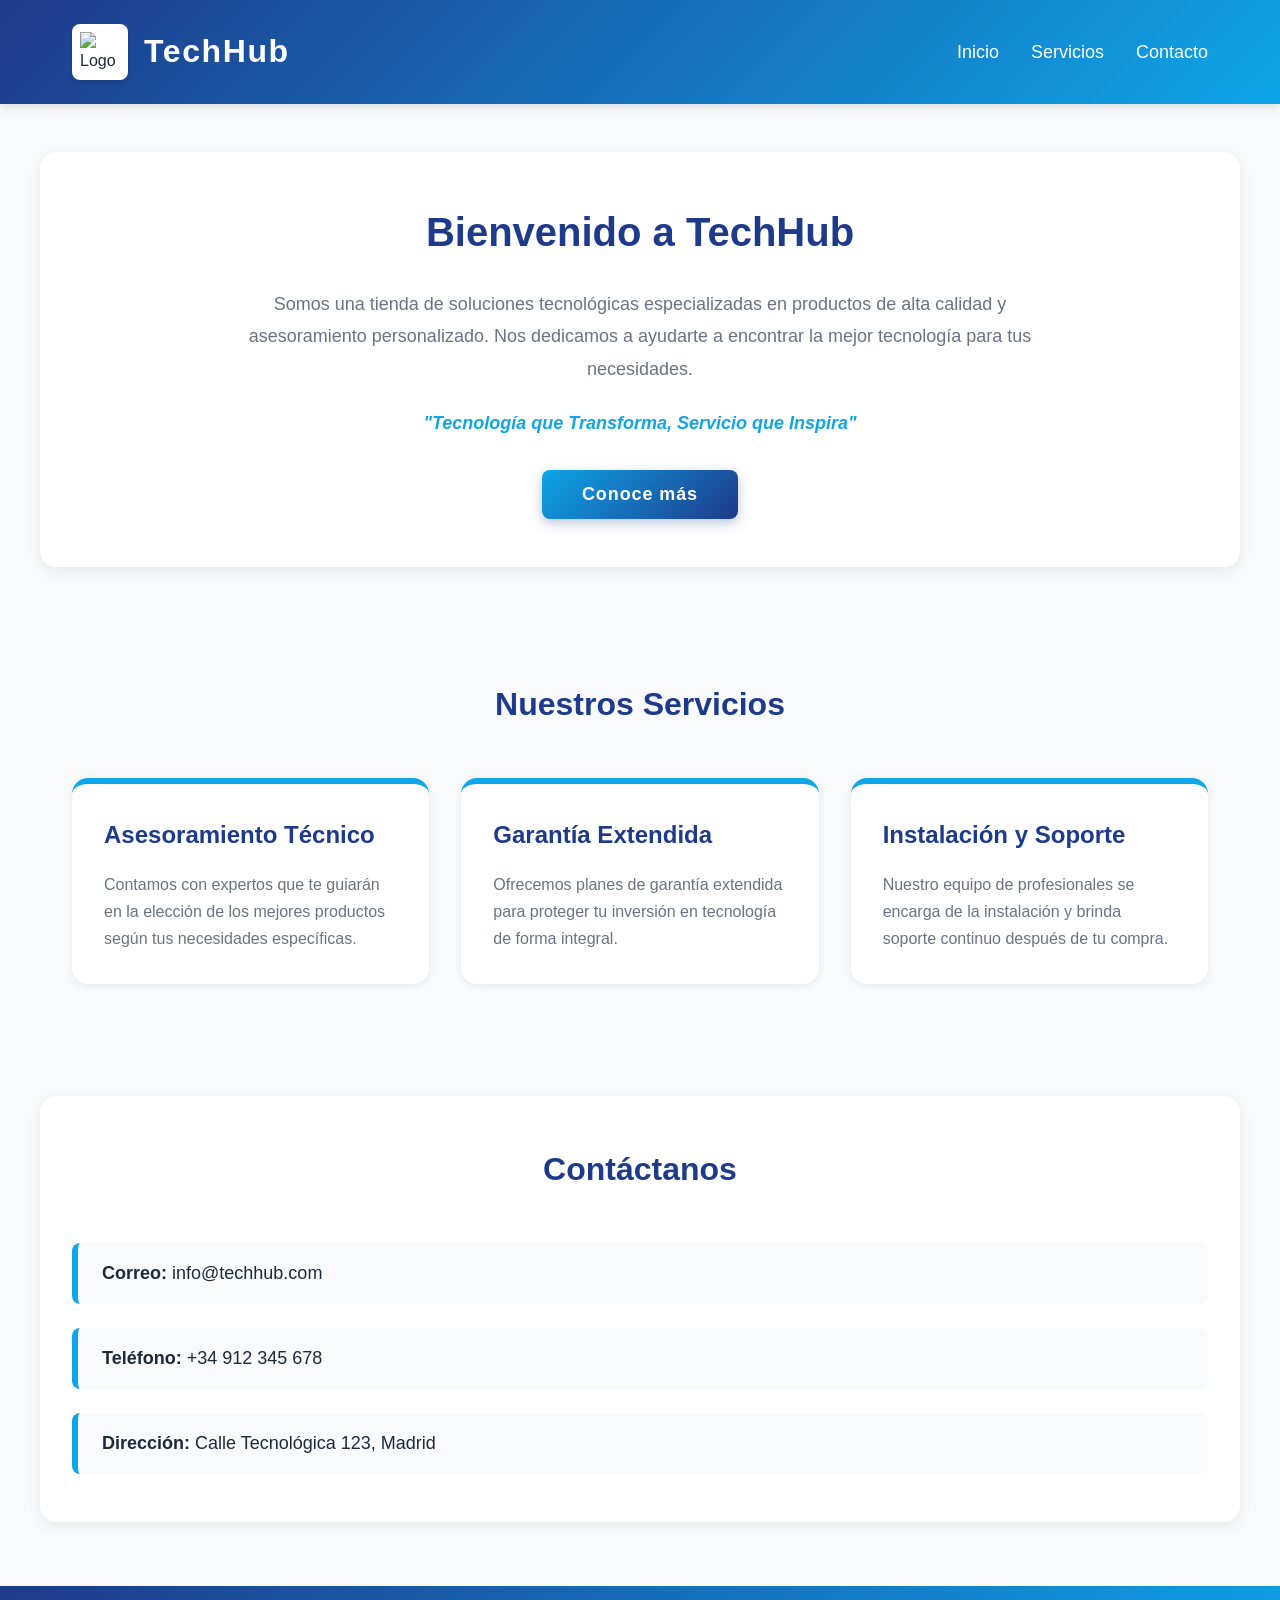
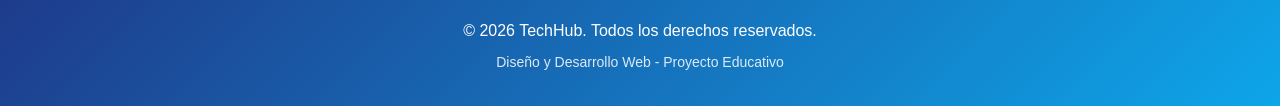
==== ProyectoEmpresaGarcia/index.html @ 76792c22 "creacion de codigo" ====
<!DOCTYPE html>
<html lang="es">
<head>
    <meta charset="UTF-8">
    <meta name="viewport" content="width=device-width, initial-scale=1.0">
    <title>TechHub - Soluciones Tecnológicas</title>
    <link rel="stylesheet" href="css/estilos.css">
</head>
<body>
    <!-- Encabezado -->
    <header class="header">
        <div class="container-header">
            <div class="logo-empresa">
                <img src="img/logo.png" alt="Logo TechHub" class="logo-img">
                <h1 class="nombre-empresa">TechHub</h1>
            </div>
            <!-- Menú de Navegación -->
            <nav class="menu">
                <ul class="menu-lista">
                    <li><a href="#inicio" class="menu-link">Inicio</a></li>
                    <li><a href="#servicios" class="menu-link">Servicios</a></li>
                    <li><a href="#contacto" class="menu-link">Contacto</a></li>
                </ul>
            </nav>
        </div>
    </header>

    <!-- Sección Principal de Bienvenida -->
    <main>
        <section class="seccion-bienvenida" id="inicio">
            <div class="contenido-bienvenida">
                <h2 class="titulo-principal">Bienvenido a TechHub</h2>
                <p class="parrafo-bienvenida">
                    Somos una tienda de soluciones tecnológicas especializadas en productos
                    de alta calidad y asesoramiento personalizado. Nos dedicamos a ayudarte
                    a encontrar la mejor tecnología para tus necesidades.
                </p>
                <p class="eslogan">
                    <em>"Tecnología que Transforma, Servicio que Inspira"</em>
                </p>
                <button class="boton-cta">Conoce más</button>
            </div>
        </section>

        <!-- Sección de Servicios -->
        <section class="seccion-servicios" id="servicios">
            <h2 class="titulo-seccion">Nuestros Servicios</h2>
            <div class="servicios-grid">
                <div class="servicio-card">
                    <h3 class="titulo-servicio">Asesoramiento Técnico</h3>
                    <p class="descripcion-servicio">
                        Contamos con expertos que te guiarán en la elección de los mejores productos
                        según tus necesidades específicas.
                    </p>
                </div>
                <div class="servicio-card">
                    <h3 class="titulo-servicio">Garantía Extendida</h3>
                    <p class="descripcion-servicio">
                        Ofrecemos planes de garantía extendida para proteger tu inversión
                        en tecnología de forma integral.
                    </p>
                </div>
                <div class="servicio-card">
                    <h3 class="titulo-servicio">Instalación y Soporte</h3>
                    <p class="descripcion-servicio">
                        Nuestro equipo de profesionales se encarga de la instalación
                        y brinda soporte continuo después de tu compra.
                    </p>
                </div>
            </div>
        </section>

        <!-- Sección de Contacto -->
        <section class="seccion-contacto" id="contacto">
            <h2 class="titulo-seccion">Contáctanos</h2>
            <div class="info-contacto">
                <p class="contacto-item"><strong>Correo:</strong> info@techhub.com</p>
                <p class="contacto-item"><strong>Teléfono:</strong> +34 912 345 678</p>
                <p class="contacto-item"><strong>Dirección:</strong> Calle Tecnológica 123, Madrid</p>
            </div>
        </section>
    </main>

    <!-- Pie de Página -->
    <footer class="footer">
        <div class="footer-contenido">
            <p class="footer-texto">&copy; 2026 TechHub. Todos los derechos reservados.</p>
            <p class="footer-texto">Diseño y Desarrollo Web - Proyecto Educativo</p>
        </div>
    </footer>
</body>
</html>
---- ProyectoEmpresaGarcia/css/estilos.css ----
/* ============================================
   RESETEO Y VARIABLES GLOBALES
   ============================================ */

* {
    margin: 0;
    padding: 0;
    box-sizing: border-box;
}

:root {
    /* Colores Corporativos */
    --color-primario: #1e3a8a;      /* Azul Oscuro TechHub */
    --color-secundario: #0ea5e9;    /* Azul Claro */
    --color-acento: #f59e0b;        /* Naranja/Dorado */
    --color-fondo: #f8fafc;         /* Gris muy claro */
    --color-texto: #1f2937;         /* Gris Oscuro */
    --color-texto-claro: #6b7280;   /* Gris Medio */
    
    /* Tipografía */
    --fuente-principal: 'Segoe UI', Tahoma, Geneva, Verdana, sans-serif;
    --fuente-titulo: 'Arial', sans-serif;
    
    /* Tamaños (en rem) */
    --tamaño-base: 1rem;            /* 16px */
    --tamaño-pequeño: 0.875rem;     /* 14px */
    --tamaño-grande: 1.125rem;      /* 18px */
    --tamaño-titulo-h1: 2.5rem;     /* 40px */
    --tamaño-titulo-h2: 2rem;       /* 32px */
    --tamaño-titulo-h3: 1.5rem;     /* 24px */
}

/* ============================================
   ESTILOS GLOBALES
   ============================================ */

html {
    scroll-behavior: smooth;
}

body {
    font-family: var(--fuente-principal);
    color: var(--color-texto);
    background-color: var(--color-fondo);
    line-height: 1.6;
    font-size: var(--tamaño-base);
}

/* ============================================
   ENCABEZADO (HEADER)
   ============================================ */

.header {
    background: linear-gradient(135deg, var(--color-primario) 0%, var(--color-secundario) 100%);
    padding: 1.5rem 0;
    position: sticky;
    top: 0;
    z-index: 100;
    box-shadow: 0 0.25rem 0.5rem rgba(0, 0, 0, 0.1);
}

.container-header {
    max-width: 75rem;
    margin: 0 auto;
    padding: 0 2rem;
    display: flex;
    justify-content: space-between;
    align-items: center;
}

.logo-empresa {
    display: flex;
    align-items: center;
    gap: 1rem;
}

.logo-img {
    width: 3.5rem;
    height: 3.5rem;
    border-radius: 0.5rem;
    background-color: white;
    padding: 0.5rem;
    box-shadow: 0 0.125rem 0.25rem rgba(0, 0, 0, 0.15);
}

.nombre-empresa {
    font-size: var(--tamaño-titulo-h2);
    color: white;
    font-family: var(--fuente-titulo);
    font-weight: bold;
    letter-spacing: 0.05em;
}

/* Menú de Navegación */

.menu-lista {
    display: flex;
    list-style: none;
    gap: 2rem;
}

.menu-link {
    color: white;
    text-decoration: none;
    font-size: var(--tamaño-grande);
    font-weight: 500;
    transition: color 0.3s ease, text-shadow 0.3s ease;
    position: relative;
}

.menu-link:hover {
    color: var(--color-acento);
    text-shadow: 0 0 0.5rem rgba(245, 158, 11, 0.3);
}

.menu-link::after {
    content: '';
    position: absolute;
    bottom: -0.5rem;
    left: 0;
    width: 0;
    height: 0.125rem;
    background-color: var(--color-acento);
    transition: width 0.3s ease;
}

.menu-link:hover::after {
    width: 100%;
}

/* ============================================
   SECCIÓN DE BIENVENIDA
   ============================================ */

.seccion-bienvenida {
    max-width: 75rem;
    margin: 3rem auto;
    padding: 3rem 2rem;
    background-color: white;
    border-radius: 1rem;
    box-shadow: 0 0.25rem 1rem rgba(0, 0, 0, 0.08);
}

.contenido-bienvenida {
    text-align: center;
}

.titulo-principal {
    font-size: var(--tamaño-titulo-h1);
    color: var(--color-primario);
    margin-bottom: 1.5rem;
    font-family: var(--fuente-titulo);
}

.parrafo-bienvenida {
    font-size: var(--tamaño-grande);
    color: var(--color-texto-claro);
    margin-bottom: 1.5rem;
    line-height: 1.8;
    max-width: 50rem;
    margin-left: auto;
    margin-right: auto;
}

.eslogan {
    font-size: var(--tamaño-grande);
    color: var(--color-secundario);
    margin-bottom: 2rem;
    font-style: italic;
    font-weight: 600;
}

/* Botón Call-to-Action */

.boton-cta {
    background: linear-gradient(135deg, var(--color-secundario) 0%, var(--color-primario) 100%);
    color: white;
    padding: 0.875rem 2.5rem;
    font-size: var(--tamaño-grande);
    border: none;
    border-radius: 0.5rem;
    cursor: pointer;
    font-weight: 600;
    transition: all 0.3s ease;
    box-shadow: 0 0.25rem 0.75rem rgba(30, 58, 138, 0.3);
    letter-spacing: 0.05em;
}

.boton-cta:hover {
    transform: translateY(-0.25rem);
    box-shadow: 0 0.5rem 1.5rem rgba(30, 58, 138, 0.4);
    background: linear-gradient(135deg, var(--color-primario) 0%, var(--color-secundario) 100%);
}

.boton-cta:active {
    transform: translateY(0);
}

/* ============================================
   SECCIÓN DE SERVICIOS
   ============================================ */

.seccion-servicios {
    max-width: 75rem;
    margin: 4rem auto;
    padding: 3rem 2rem;
}

.titulo-seccion {
    font-size: var(--tamaño-titulo-h2);
    color: var(--color-primario);
    text-align: center;
    margin-bottom: 3rem;
    font-family: var(--fuente-titulo);
}

.servicios-grid {
    display: grid;
    grid-template-columns: repeat(auto-fit, minmax(18rem, 1fr));
    gap: 2rem;
}

.servicio-card {
    background-color: white;
    padding: 2rem;
    border-radius: 1rem;
    box-shadow: 0 0.125rem 0.5rem rgba(0, 0, 0, 0.08);
    transition: all 0.3s ease;
    border-top: 0.375rem solid var(--color-secundario);
}

.servicio-card:hover {
    transform: translateY(-0.5rem);
    box-shadow: 0 0.5rem 1.5rem rgba(0, 0, 0, 0.12);
    border-top-color: var(--color-acento);
}

.titulo-servicio {
    font-size: var(--tamaño-titulo-h3);
    color: var(--color-primario);
    margin-bottom: 1rem;
    font-family: var(--fuente-titulo);
}

.descripcion-servicio {
    font-size: var(--tamaño-base);
    color: var(--color-texto-claro);
    line-height: 1.7;
}

/* ============================================
   SECCIÓN DE CONTACTO
   ============================================ */

.seccion-contacto {
    max-width: 75rem;
    margin: 4rem auto;
    padding: 3rem 2rem;
    background-color: white;
    border-radius: 1rem;
    box-shadow: 0 0.25rem 1rem rgba(0, 0, 0, 0.08);
}

.info-contacto {
    display: flex;
    flex-direction: column;
    gap: 1.5rem;
    margin-top: 2rem;
}

.contacto-item {
    font-size: var(--tamaño-grande);
    color: var(--color-texto);
    padding: 1rem;
    background-color: var(--color-fondo);
    border-left: 0.375rem solid var(--color-secundario);
    border-radius: 0.5rem;
    padding-left: 1.5rem;
}

/* ============================================
   PIE DE PÁGINA (FOOTER)
   ============================================ */

.footer {
    background: linear-gradient(135deg, var(--color-primario) 0%, var(--color-secundario) 100%);
    color: white;
    text-align: center;
    padding: 2rem;
    margin-top: 4rem;
}

.footer-contenido {
    max-width: 75rem;
    margin: 0 auto;
}

.footer-texto {
    font-size: var(--tamaño-base);
    margin-bottom: 0.5rem;
    line-height: 1.6;
}

.footer-texto:last-child {
    font-size: var(--tamaño-pequeño);
    color: rgba(255, 255, 255, 0.85);
    margin-bottom: 0;
}

/* ============================================
   RESPONSIVE DESIGN
   ============================================ */

@media (max-width: 48rem) {
    :root {
        --tamaño-titulo-h1: 2rem;
        --tamaño-titulo-h2: 1.5rem;
        --tamaño-titulo-h3: 1.25rem;
    }

    .container-header {
        flex-direction: column;
        gap: 1.5rem;
    }

    .menu-lista {
        flex-direction: column;
        gap: 1rem;
        text-align: center;
    }

    .servicios-grid {
        grid-template-columns: 1fr;
    }

    .seccion-bienvenida,
    .seccion-contacto {
        border-radius: 0.5rem;
    }
}

@media (max-width: 30rem) {
    :root {
        --tamaño-titulo-h1: 1.75rem;
        --tamaño-titulo-h2: 1.375rem;
        --tamaño-grande: 1rem;
    }

    .logo-img {
        width: 2.5rem;
        height: 2.5rem;
    }

    .nombre-empresa {
        font-size: 1.5rem;
    }

    .boton-cta {
        padding: 0.75rem 1.5rem;
        font-size: var(--tamaño-base);
    }
}
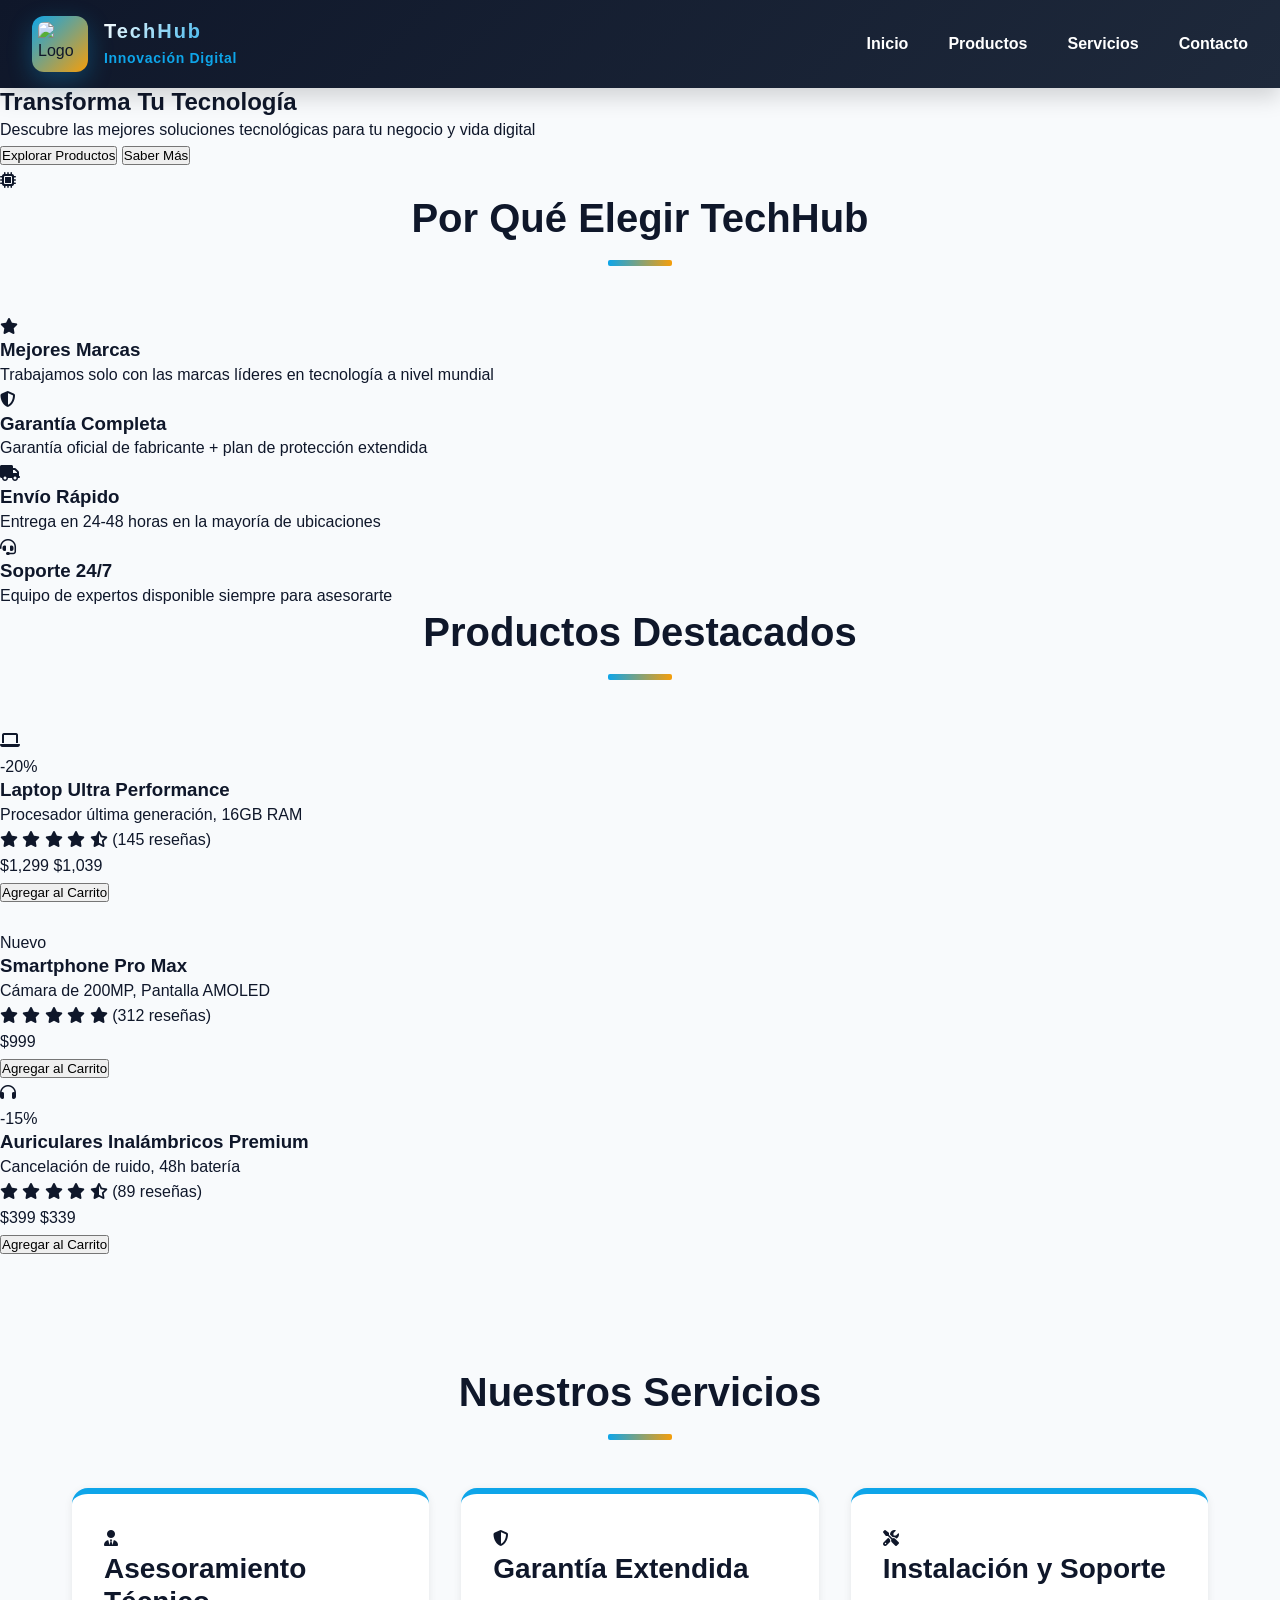
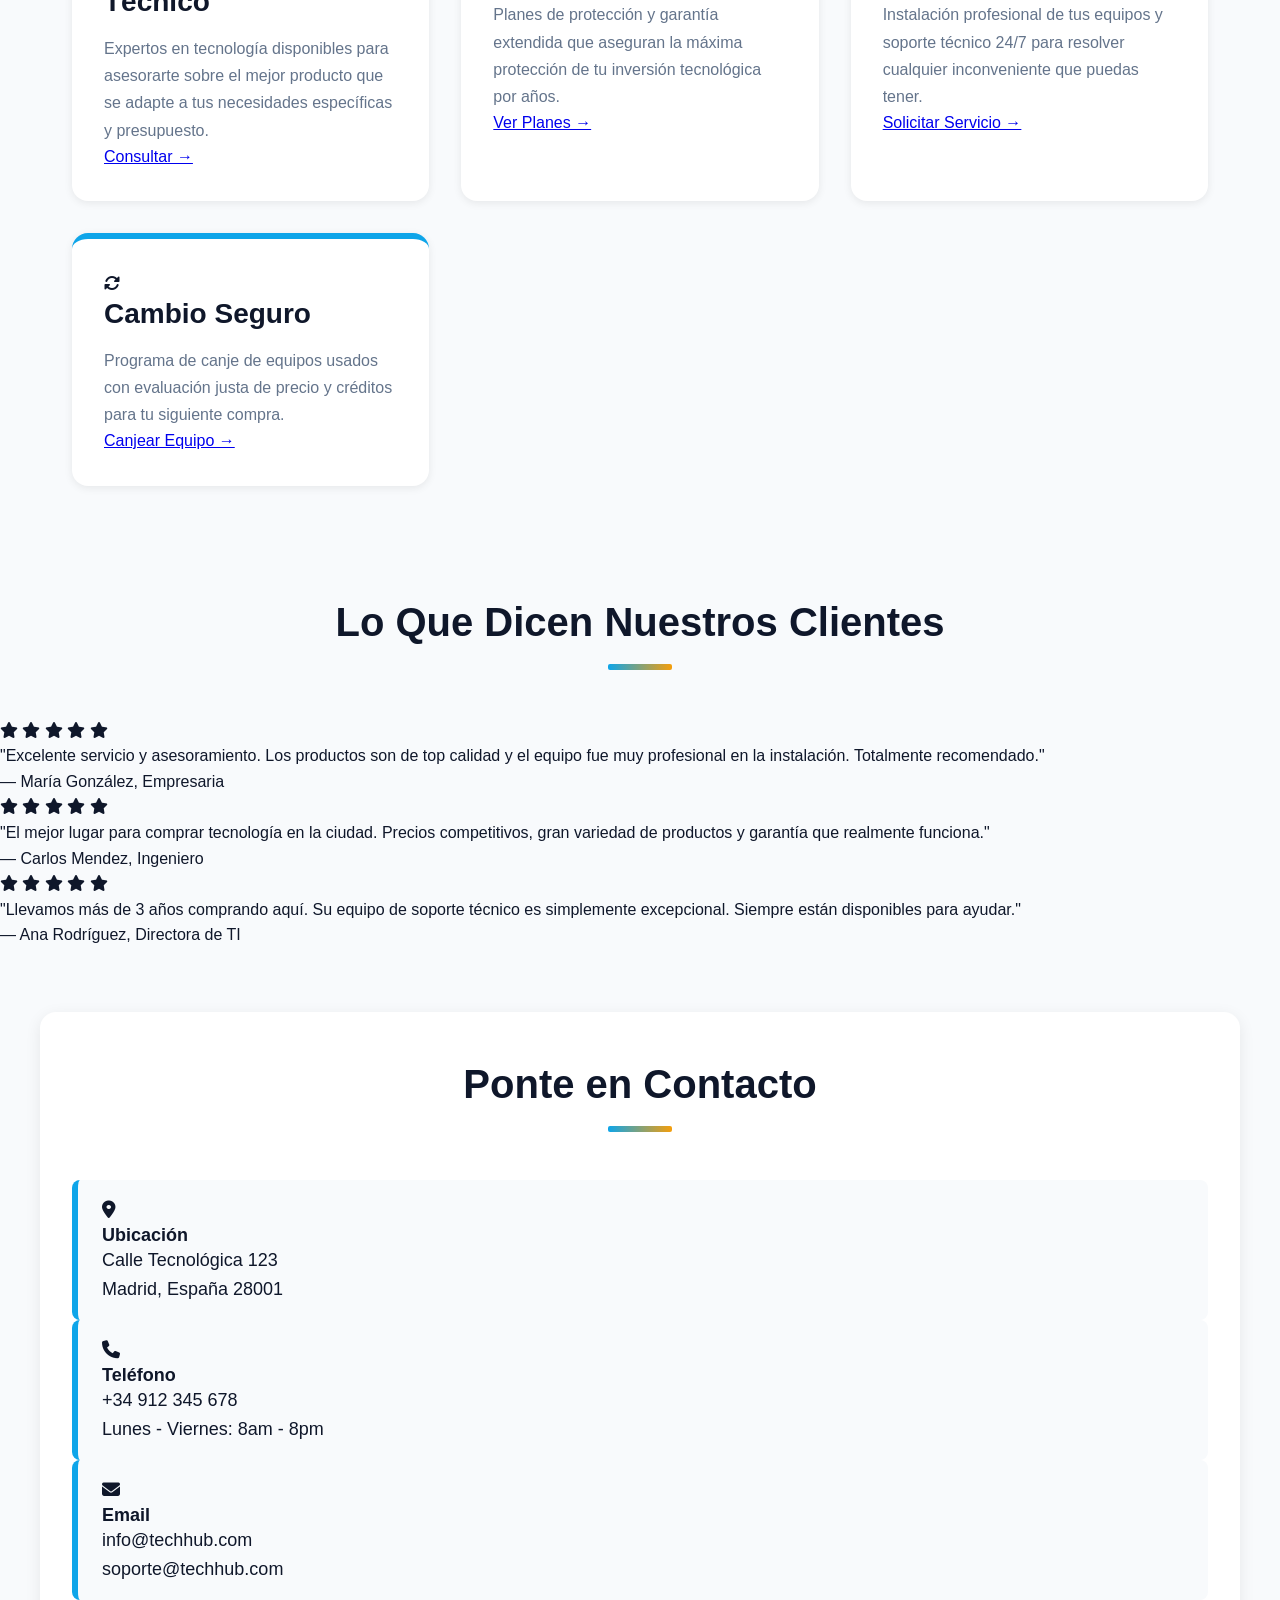
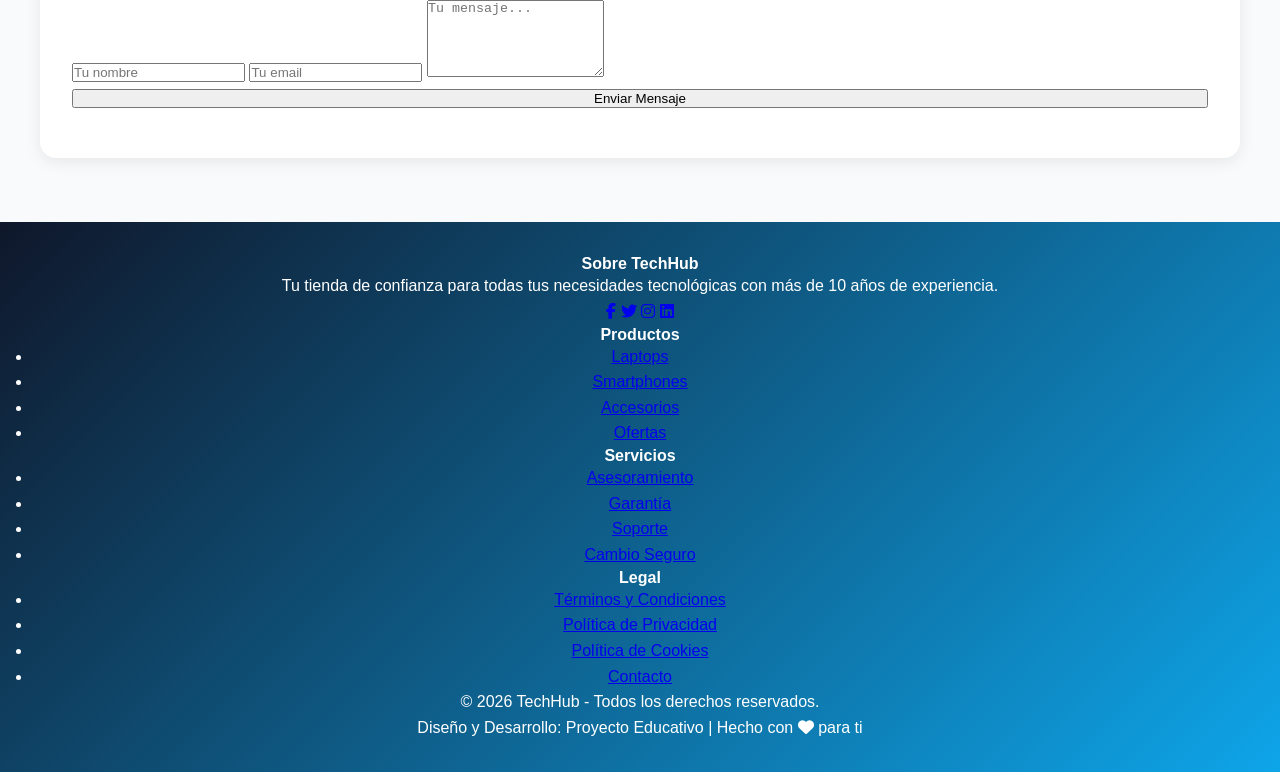
==== commit d800898f: "mejoramiento de interfaz" ====
--- a/ProyectoEmpresaGarcia/index.html
+++ b/ProyectoEmpresaGarcia/index.html
@@ -3,8 +3,9 @@
 <head>
     <meta charset="UTF-8">
     <meta name="viewport" content="width=device-width, initial-scale=1.0">
-    <title>TechHub - Soluciones Tecnológicas</title>
+    <title>TechHub - Soluciones Tecnológicas Innovadoras</title>
     <link rel="stylesheet" href="css/estilos.css">
+    <link rel="stylesheet" href="https://cdnjs.cloudflare.com/ajax/libs/font-awesome/6.4.0/css/all.min.css">
 </head>
 <body>
     <!-- Encabezado -->
@@ -12,12 +13,16 @@
         <div class="container-header">
             <div class="logo-empresa">
                 <img src="img/logo.png" alt="Logo TechHub" class="logo-img">
-                <h1 class="nombre-empresa">TechHub</h1>
+                <div class="logo-text">
+                    <h1 class="nombre-empresa">TechHub</h1>
+                    <p class="tagline">Innovación Digital</p>
+                </div>
             </div>
             <!-- Menú de Navegación -->
             <nav class="menu">
                 <ul class="menu-lista">
                     <li><a href="#inicio" class="menu-link">Inicio</a></li>
+                    <li><a href="#productos" class="menu-link">Productos</a></li>
                     <li><a href="#servicios" class="menu-link">Servicios</a></li>
                     <li><a href="#contacto" class="menu-link">Contacto</a></li>
                 </ul>
@@ -25,67 +30,341 @@
         </div>
     </header>
 
-    <!-- Sección Principal de Bienvenida -->
-    <main>
-        <section class="seccion-bienvenida" id="inicio">
-            <div class="contenido-bienvenida">
-                <h2 class="titulo-principal">Bienvenido a TechHub</h2>
-                <p class="parrafo-bienvenida">
-                    Somos una tienda de soluciones tecnológicas especializadas en productos
-                    de alta calidad y asesoramiento personalizado. Nos dedicamos a ayudarte
-                    a encontrar la mejor tecnología para tus necesidades.
-                </p>
-                <p class="eslogan">
-                    <em>"Tecnología que Transforma, Servicio que Inspira"</em>
-                </p>
-                <button class="boton-cta">Conoce más</button>
-            </div>
-        </section>
-
-        <!-- Sección de Servicios -->
-        <section class="seccion-servicios" id="servicios">
-            <h2 class="titulo-seccion">Nuestros Servicios</h2>
-            <div class="servicios-grid">
-                <div class="servicio-card">
-                    <h3 class="titulo-servicio">Asesoramiento Técnico</h3>
-                    <p class="descripcion-servicio">
-                        Contamos con expertos que te guiarán en la elección de los mejores productos
-                        según tus necesidades específicas.
+    <!-- Sección Hero -->
+    <section class="hero" id="inicio">
+        <div class="hero-contenido">
+            <div class="hero-text">
+                <h2 class="hero-titulo">Transforma Tu Tecnología</h2>
+                <p class="hero-descripcion">
+                    Descubre las mejores soluciones tecnológicas para tu negocio y vida digital
+                </p>
+                <div class="hero-botones">
+                    <button class="boton-primario">Explorar Productos</button>
+                    <button class="boton-secundario">Saber Más</button>
+                </div>
+            </div>
+            <div class="hero-imagen">
+                <div class="hero-graphic">
+                    <i class="fas fa-microchip"></i>
+                </div>
+            </div>
+        </div>
+        <div class="hero-onda"></div>
+    </section>
+
+    <!-- Sección de Características -->
+    <section class="seccion-caracteristicas">
+        <h2 class="titulo-seccion">Por Qué Elegir TechHub</h2>
+        <div class="caracteristicas-grid">
+            <div class="caracteristica-item">
+                <div class="caracteristica-icono">
+                    <i class="fas fa-star"></i>
+                </div>
+                <h3>Mejores Marcas</h3>
+                <p>Trabajamos solo con las marcas líderes en tecnología a nivel mundial</p>
+            </div>
+            <div class="caracteristica-item">
+                <div class="caracteristica-icono">
+                    <i class="fas fa-shield-alt"></i>
+                </div>
+                <h3>Garantía Completa</h3>
+                <p>Garantía oficial de fabricante + plan de protección extendida</p>
+            </div>
+            <div class="caracteristica-item">
+                <div class="caracteristica-icono">
+                    <i class="fas fa-truck"></i>
+                </div>
+                <h3>Envío Rápido</h3>
+                <p>Entrega en 24-48 horas en la mayoría de ubicaciones</p>
+            </div>
+            <div class="caracteristica-item">
+                <div class="caracteristica-icono">
+                    <i class="fas fa-headset"></i>
+                </div>
+                <h3>Soporte 24/7</h3>
+                <p>Equipo de expertos disponible siempre para asesorarte</p>
+            </div>
+        </div>
+    </section>
+
+    <!-- Sección de Productos Destacados -->
+    <section class="seccion-productos" id="productos">
+        <h2 class="titulo-seccion">Productos Destacados</h2>
+        <div class="productos-grid">
+            <div class="producto-card">
+                <div class="producto-imagen">
+                    <div class="producto-placeholder">
+                        <i class="fas fa-laptop"></i>
+                    </div>
+                    <span class="producto-oferta">-20%</span>
+                </div>
+                <div class="producto-info">
+                    <h3>Laptop Ultra Performance</h3>
+                    <p class="producto-descripcion">Procesador última generación, 16GB RAM</p>
+                    <div class="producto-rating">
+                        <i class="fas fa-star"></i>
+                        <i class="fas fa-star"></i>
+                        <i class="fas fa-star"></i>
+                        <i class="fas fa-star"></i>
+                        <i class="fas fa-star-half-alt"></i>
+                        <span>(145 reseñas)</span>
+                    </div>
+                    <div class="producto-precio">
+                        <span class="precio-anterior">$1,299</span>
+                        <span class="precio-actual">$1,039</span>
+                    </div>
+                    <button class="boton-producto">Agregar al Carrito</button>
+                </div>
+            </div>
+
+            <div class="producto-card">
+                <div class="producto-imagen">
+                    <div class="producto-placeholder">
+                        <i class="fas fa-smartphone"></i>
+                    </div>
+                    <span class="producto-oferta nuevo">Nuevo</span>
+                </div>
+                <div class="producto-info">
+                    <h3>Smartphone Pro Max</h3>
+                    <p class="producto-descripcion">Cámara de 200MP, Pantalla AMOLED</p>
+                    <div class="producto-rating">
+                        <i class="fas fa-star"></i>
+                        <i class="fas fa-star"></i>
+                        <i class="fas fa-star"></i>
+                        <i class="fas fa-star"></i>
+                        <i class="fas fa-star"></i>
+                        <span>(312 reseñas)</span>
+                    </div>
+                    <div class="producto-precio">
+                        <span class="precio-actual">$999</span>
+                    </div>
+                    <button class="boton-producto">Agregar al Carrito</button>
+                </div>
+            </div>
+
+            <div class="producto-card">
+                <div class="producto-imagen">
+                    <div class="producto-placeholder">
+                        <i class="fas fa-headphones"></i>
+                    </div>
+                    <span class="producto-oferta">-15%</span>
+                </div>
+                <div class="producto-info">
+                    <h3>Auriculares Inalámbricos Premium</h3>
+                    <p class="producto-descripcion">Cancelación de ruido, 48h batería</p>
+                    <div class="producto-rating">
+                        <i class="fas fa-star"></i>
+                        <i class="fas fa-star"></i>
+                        <i class="fas fa-star"></i>
+                        <i class="fas fa-star"></i>
+                        <i class="fas fa-star-half-alt"></i>
+                        <span>(89 reseñas)</span>
+                    </div>
+                    <div class="producto-precio">
+                        <span class="precio-anterior">$399</span>
+                        <span class="precio-actual">$339</span>
+                    </div>
+                    <button class="boton-producto">Agregar al Carrito</button>
+                </div>
+            </div>
+        </div>
+    </section>
+
+    <!-- Sección de Servicios -->
+    <section class="seccion-servicios" id="servicios">
+        <h2 class="titulo-seccion">Nuestros Servicios</h2>
+        <div class="servicios-grid">
+            <div class="servicio-card">
+                <div class="servicio-icono">
+                    <i class="fas fa-user-tie"></i>
+                </div>
+                <h3 class="titulo-servicio">Asesoramiento Técnico</h3>
+                <p class="descripcion-servicio">
+                    Expertos en tecnología disponibles para asesorarte sobre el mejor producto
+                    que se adapte a tus necesidades específicas y presupuesto.
+                </p>
+                <a href="#" class="servicio-link">Consultar →</a>
+            </div>
+
+            <div class="servicio-card">
+                <div class="servicio-icono">
+                    <i class="fas fa-shield-alt"></i>
+                </div>
+                <h3 class="titulo-servicio">Garantía Extendida</h3>
+                <p class="descripcion-servicio">
+                    Planes de protección y garantía extendida que aseguran la máxima protección
+                    de tu inversión tecnológica por años.
+                </p>
+                <a href="#" class="servicio-link">Ver Planes →</a>
+            </div>
+
+            <div class="servicio-card">
+                <div class="servicio-icono">
+                    <i class="fas fa-tools"></i>
+                </div>
+                <h3 class="titulo-servicio">Instalación y Soporte</h3>
+                <p class="descripcion-servicio">
+                    Instalación profesional de tus equipos y soporte técnico 24/7 para
+                    resolver cualquier inconveniente que puedas tener.
+                </p>
+                <a href="#" class="servicio-link">Solicitar Servicio →</a>
+            </div>
+
+            <div class="servicio-card">
+                <div class="servicio-icono">
+                    <i class="fas fa-sync-alt"></i>
+                </div>
+                <h3 class="titulo-servicio">Cambio Seguro</h3>
+                <p class="descripcion-servicio">
+                    Programa de canje de equipos usados con evaluación justa de precio
+                    y créditos para tu siguiente compra.
+                </p>
+                <a href="#" class="servicio-link">Canjear Equipo →</a>
+            </div>
+        </div>
+    </section>
+
+    <!-- Sección de Testimonio -->
+    <section class="seccion-testimonio">
+        <h2 class="titulo-seccion">Lo Que Dicen Nuestros Clientes</h2>
+        <div class="testimonios-container">
+            <div class="testimonio-card">
+                <div class="testimonio-contenido">
+                    <div class="rating">
+                        <i class="fas fa-star"></i>
+                        <i class="fas fa-star"></i>
+                        <i class="fas fa-star"></i>
+                        <i class="fas fa-star"></i>
+                        <i class="fas fa-star"></i>
+                    </div>
+                    <p class="testimonio-texto">
+                        "Excelente servicio y asesoramiento. Los productos son de top calidad y el equipo 
+                        fue muy profesional en la instalación. Totalmente recomendado."
                     </p>
-                </div>
-                <div class="servicio-card">
-                    <h3 class="titulo-servicio">Garantía Extendida</h3>
-                    <p class="descripcion-servicio">
-                        Ofrecemos planes de garantía extendida para proteger tu inversión
-                        en tecnología de forma integral.
+                    <p class="testimonio-autor">— María González, Empresaria</p>
+                </div>
+            </div>
+            <div class="testimonio-card">
+                <div class="testimonio-contenido">
+                    <div class="rating">
+                        <i class="fas fa-star"></i>
+                        <i class="fas fa-star"></i>
+                        <i class="fas fa-star"></i>
+                        <i class="fas fa-star"></i>
+                        <i class="fas fa-star"></i>
+                    </div>
+                    <p class="testimonio-texto">
+                        "El mejor lugar para comprar tecnología en la ciudad. Precios competitivos, 
+                        gran variedad de productos y garantía que realmente funciona."
                     </p>
-                </div>
-                <div class="servicio-card">
-                    <h3 class="titulo-servicio">Instalación y Soporte</h3>
-                    <p class="descripcion-servicio">
-                        Nuestro equipo de profesionales se encarga de la instalación
-                        y brinda soporte continuo después de tu compra.
+                    <p class="testimonio-autor">— Carlos Mendez, Ingeniero</p>
+                </div>
+            </div>
+            <div class="testimonio-card">
+                <div class="testimonio-contenido">
+                    <div class="rating">
+                        <i class="fas fa-star"></i>
+                        <i class="fas fa-star"></i>
+                        <i class="fas fa-star"></i>
+                        <i class="fas fa-star"></i>
+                        <i class="fas fa-star"></i>
+                    </div>
+                    <p class="testimonio-texto">
+                        "Llevamos más de 3 años comprando aquí. Su equipo de soporte técnico es 
+                        simplemente excepcional. Siempre están disponibles para ayudar."
                     </p>
-                </div>
-            </div>
-        </section>
-
-        <!-- Sección de Contacto -->
-        <section class="seccion-contacto" id="contacto">
-            <h2 class="titulo-seccion">Contáctanos</h2>
-            <div class="info-contacto">
-                <p class="contacto-item"><strong>Correo:</strong> info@techhub.com</p>
-                <p class="contacto-item"><strong>Teléfono:</strong> +34 912 345 678</p>
-                <p class="contacto-item"><strong>Dirección:</strong> Calle Tecnológica 123, Madrid</p>
-            </div>
-        </section>
-    </main>
-
-    <!-- Pie de Página -->
+                    <p class="testimonio-autor">— Ana Rodríguez, Directora de TI</p>
+                </div>
+            </div>
+        </div>
+    </section>
+
+    <!-- Sección de Contacto -->
+    <section class="seccion-contacto" id="contacto">
+        <h2 class="titulo-seccion">Ponte en Contacto</h2>
+        <div class="contacto-contenedor">
+            <div class="contacto-info">
+                <div class="contacto-item">
+                    <div class="contacto-icono">
+                        <i class="fas fa-map-marker-alt"></i>
+                    </div>
+                    <div class="contacto-detalle">
+                        <h4>Ubicación</h4>
+                        <p>Calle Tecnológica 123<br>Madrid, España 28001</p>
+                    </div>
+                </div>
+                <div class="contacto-item">
+                    <div class="contacto-icono">
+                        <i class="fas fa-phone"></i>
+                    </div>
+                    <div class="contacto-detalle">
+                        <h4>Teléfono</h4>
+                        <p>+34 912 345 678<br>Lunes - Viernes: 8am - 8pm</p>
+                    </div>
+                </div>
+                <div class="contacto-item">
+                    <div class="contacto-icono">
+                        <i class="fas fa-envelope"></i>
+                    </div>
+                    <div class="contacto-detalle">
+                        <h4>Email</h4>
+                        <p>info@techhub.com<br>soporte@techhub.com</p>
+                    </div>
+                </div>
+            </div>
+            <form class="contacto-formulario">
+                <input type="text" placeholder="Tu nombre" required>
+                <input type="email" placeholder="Tu email" required>
+                <textarea placeholder="Tu mensaje..." rows="5" required></textarea>
+                <button type="submit" class="boton-primario" style="width: 100%;">Enviar Mensaje</button>
+            </form>
+        </div>
+    </section>
+
+    <!-- Footer -->
     <footer class="footer">
-        <div class="footer-contenido">
-            <p class="footer-texto">&copy; 2026 TechHub. Todos los derechos reservados.</p>
-            <p class="footer-texto">Diseño y Desarrollo Web - Proyecto Educativo</p>
+        <div class="footer-principal">
+            <div class="footer-columna">
+                <h4>Sobre TechHub</h4>
+                <p>Tu tienda de confianza para todas tus necesidades tecnológicas con más de 10 años de experiencia.</p>
+                <div class="redes-sociales">
+                    <a href="#" class="red-social"><i class="fab fa-facebook-f"></i></a>
+                    <a href="#" class="red-social"><i class="fab fa-twitter"></i></a>
+                    <a href="#" class="red-social"><i class="fab fa-instagram"></i></a>
+                    <a href="#" class="red-social"><i class="fab fa-linkedin"></i></a>
+                </div>
+            </div>
+            <div class="footer-columna">
+                <h4>Productos</h4>
+                <ul>
+                    <li><a href="#">Laptops</a></li>
+                    <li><a href="#">Smartphones</a></li>
+                    <li><a href="#">Accesorios</a></li>
+                    <li><a href="#">Ofertas</a></li>
+                </ul>
+            </div>
+            <div class="footer-columna">
+                <h4>Servicios</h4>
+                <ul>
+                    <li><a href="#">Asesoramiento</a></li>
+                    <li><a href="#">Garantía</a></li>
+                    <li><a href="#">Soporte</a></li>
+                    <li><a href="#">Cambio Seguro</a></li>
+                </ul>
+            </div>
+            <div class="footer-columna">
+                <h4>Legal</h4>
+                <ul>
+                    <li><a href="#">Términos y Condiciones</a></li>
+                    <li><a href="#">Política de Privacidad</a></li>
+                    <li><a href="#">Política de Cookies</a></li>
+                    <li><a href="#">Contacto</a></li>
+                </ul>
+            </div>
+        </div>
+        <div class="footer-inferior">
+            <p>&copy; 2026 TechHub - Todos los derechos reservados.</p>
+            <p>Diseño y Desarrollo: Proyecto Educativo | Hecho con <i class="fas fa-heart"></i> para ti</p>
         </div>
     </footer>
 </body>
--- a/ProyectoEmpresaGarcia/css/estilos.css
+++ b/ProyectoEmpresaGarcia/css/estilos.css
@@ -9,30 +9,44 @@
 }
 
 :root {
-    /* Colores Corporativos */
-    --color-primario: #1e3a8a;      /* Azul Oscuro TechHub */
-    --color-secundario: #0ea5e9;    /* Azul Claro */
-    --color-acento: #f59e0b;        /* Naranja/Dorado */
-    --color-fondo: #f8fafc;         /* Gris muy claro */
-    --color-texto: #1f2937;         /* Gris Oscuro */
-    --color-texto-claro: #6b7280;   /* Gris Medio */
+    /* Colores Corporativos - Paleta mejorada */
+    --color-primario: #0f172a;      /* Azul muy oscuro */
+    --color-secundario: #0ea5e9;    /* Azul brillante */
+    --color-acento: #f59e0b;        /* Naranja vibrante */
+    --color-acento-oscuro: #d97706; /* Naranja oscuro */
+    --color-fondo: #f8fafc;         /* Blanco grisáceo */
+    --color-fondo-oscuro: #1e293b;  /* Gris muy oscuro */
+    --color-texto: #0f172a;         /* Negro azulado */
+    --color-texto-claro: #64748b;   /* Gris medio */
+    --color-exito: #10b981;         /* Verde éxito */
     
-    /* Tipografía */
-    --fuente-principal: 'Segoe UI', Tahoma, Geneva, Verdana, sans-serif;
-    --fuente-titulo: 'Arial', sans-serif;
+    /* Tipografía mejorada */
+    --fuente-principal: 'Inter', 'Segoe UI', sans-serif;
+    --fuente-titulo: 'Poppins', 'Arial', sans-serif;
     
     /* Tamaños (en rem) */
-    --tamaño-base: 1rem;            /* 16px */
-    --tamaño-pequeño: 0.875rem;     /* 14px */
-    --tamaño-grande: 1.125rem;      /* 18px */
-    --tamaño-titulo-h1: 2.5rem;     /* 40px */
-    --tamaño-titulo-h2: 2rem;       /* 32px */
-    --tamaño-titulo-h3: 1.5rem;     /* 24px */
+    --tamaño-base: 1rem;
+    --tamaño-pequeño: 0.875rem;
+    --tamaño-grande: 1.125rem;
+    --tamaño-xl: 1.25rem;
+    --tamaño-titulo-h1: 3.5rem;
+    --tamaño-titulo-h2: 2.5rem;
+    --tamaño-titulo-h3: 1.75rem;
+    
+    /* Espaciación */
+    --espaciado-xs: 0.5rem;
+    --espaciado-sm: 1rem;
+    --espaciado-md: 1.5rem;
+    --espaciado-lg: 2rem;
+    --espaciado-xl: 3rem;
+    --espaciado-2xl: 4rem;
 }
 
 /* ============================================
    ESTILOS GLOBALES
    ============================================ */
+
+@import url('https://fonts.googleapis.com/css2?family=Poppins:wght@400;600;700;800&family=Inter:wght@400;500;600;700&display=swap');
 
 html {
     scroll-behavior: smooth;
@@ -44,6 +58,91 @@
     background-color: var(--color-fondo);
     line-height: 1.6;
     font-size: var(--tamaño-base);
+    overflow-x: hidden;
+}
+
+main {
+    overflow: visible;
+}
+
+/* Animaciones */
+@keyframes fadeIn {
+    from {
+        opacity: 0;
+        transform: translateY(20px);
+    }
+    to {
+        opacity: 1;
+        transform: translateY(0);
+    }
+}
+
+@keyframes slideInLeft {
+    from {
+        opacity: 0;
+        transform: translateX(-50px);
+    }
+    to {
+        opacity: 1;
+        transform: translateX(0);
+    }
+}
+
+@keyframes slideInRight {
+    from {
+        opacity: 0;
+        transform: translateX(50px);
+    }
+    to {
+        opacity: 1;
+        transform: translateX(0);
+    }
+}
+
+@keyframes pulse {
+    0%, 100% {
+        opacity: 1;
+    }
+    50% {
+        opacity: 0.7;
+    }
+}
+
+@keyframes float {
+    0%, 100% {
+        transform: translateY(0px);
+    }
+    50% {
+        transform: translateY(-20px);
+    }
+}
+
+h1, h2, h3, h4, h5, h6 {
+    font-family: var(--fuente-titulo);
+    font-weight: 700;
+    line-height: 1.2;
+}
+
+.titulo-seccion {
+    font-size: var(--tamaño-titulo-h2);
+    color: var(--color-primario);
+    text-align: center;
+    margin-bottom: 3rem;
+    position: relative;
+    padding-bottom: 1.5rem;
+    animation: fadeIn 0.8s ease-out;
+}
+
+.titulo-seccion::after {
+    content: '';
+    position: absolute;
+    bottom: 0;
+    left: 50%;
+    transform: translateX(-50%);
+    width: 4rem;
+    height: 0.375rem;
+    background: linear-gradient(90deg, var(--color-secundario), var(--color-acento));
+    border-radius: 2px;
 }
 
 /* ============================================
@@ -51,18 +150,20 @@
    ============================================ */
 
 .header {
-    background: linear-gradient(135deg, var(--color-primario) 0%, var(--color-secundario) 100%);
-    padding: 1.5rem 0;
+    background: linear-gradient(135deg, var(--color-primario) 0%, var(--color-fondo-oscuro) 100%);
+    padding: 1rem 0;
     position: sticky;
     top: 0;
     z-index: 100;
-    box-shadow: 0 0.25rem 0.5rem rgba(0, 0, 0, 0.1);
+    box-shadow: 0 0.625rem 1.25rem rgba(0, 0, 0, 0.15);
+    backdrop-filter: blur(10px);
+    background-color: rgba(15, 23, 42, 0.95);
 }
 
 .container-header {
-    max-width: 75rem;
+    max-width: 90rem;
     margin: 0 auto;
-    padding: 0 2rem;
+    padding: 0 var(--espaciado-lg);
     display: flex;
     justify-content: space-between;
     align-items: center;
@@ -72,59 +173,83 @@
     display: flex;
     align-items: center;
     gap: 1rem;
+    animation: slideInLeft 0.6s ease-out;
 }
 
 .logo-img {
     width: 3.5rem;
     height: 3.5rem;
-    border-radius: 0.5rem;
-    background-color: white;
-    padding: 0.5rem;
-    box-shadow: 0 0.125rem 0.25rem rgba(0, 0, 0, 0.15);
+    border-radius: 0.75rem;
+    background: linear-gradient(135deg, var(--color-secundario), var(--color-acento));
+    padding: 0.375rem;
+    box-shadow: 0 0.5rem 1.5rem rgba(14, 165, 233, 0.3);
+    transition: all 0.3s ease;
+}
+
+.logo-img:hover {
+    transform: scale(1.05);
+    box-shadow: 0 0.75rem 2rem rgba(14, 165, 233, 0.4);
+}
+
+.logo-text {
+    display: flex;
+    flex-direction: column;
+    gap: 0.25rem;
 }
 
 .nombre-empresa {
-    font-size: var(--tamaño-titulo-h2);
+    font-size: var(--tamaño-xl);
     color: white;
     font-family: var(--fuente-titulo);
-    font-weight: bold;
+    font-weight: 800;
+    letter-spacing: 0.1em;
+    background: linear-gradient(135deg, #ffffff 0%, var(--color-secundario) 100%);
+    -webkit-background-clip: text;
+    -webkit-text-fill-color: transparent;
+    background-clip: text;
+}
+
+.tagline {
+    font-size: var(--tamaño-pequeño);
+    color: var(--color-secundario);
+    font-weight: 600;
     letter-spacing: 0.05em;
 }
 
 /* Menú de Navegación */
-
 .menu-lista {
     display: flex;
     list-style: none;
-    gap: 2rem;
+    gap: 2.5rem;
 }
 
 .menu-link {
     color: white;
     text-decoration: none;
-    font-size: var(--tamaño-grande);
-    font-weight: 500;
-    transition: color 0.3s ease, text-shadow 0.3s ease;
+    font-size: var(--tamaño-base);
+    font-weight: 600;
+    transition: all 0.3s ease;
     position: relative;
+    padding: 0.5rem 0;
 }
 
 .menu-link:hover {
-    color: var(--color-acento);
-    text-shadow: 0 0 0.5rem rgba(245, 158, 11, 0.3);
-}
-
-.menu-link::after {
+    color: var(--color-secundario);
+}
+
+.menu-link::before {
     content: '';
     position: absolute;
-    bottom: -0.5rem;
+    bottom: 0;
     left: 0;
     width: 0;
-    height: 0.125rem;
-    background-color: var(--color-acento);
+    height: 0.25rem;
+    background: linear-gradient(90deg, var(--color-secundario), var(--color-acento));
     transition: width 0.3s ease;
-}
-
-.menu-link:hover::after {
+    border-radius: 2px;
+}
+
+.menu-link:hover::before {
     width: 100%;
 }
 
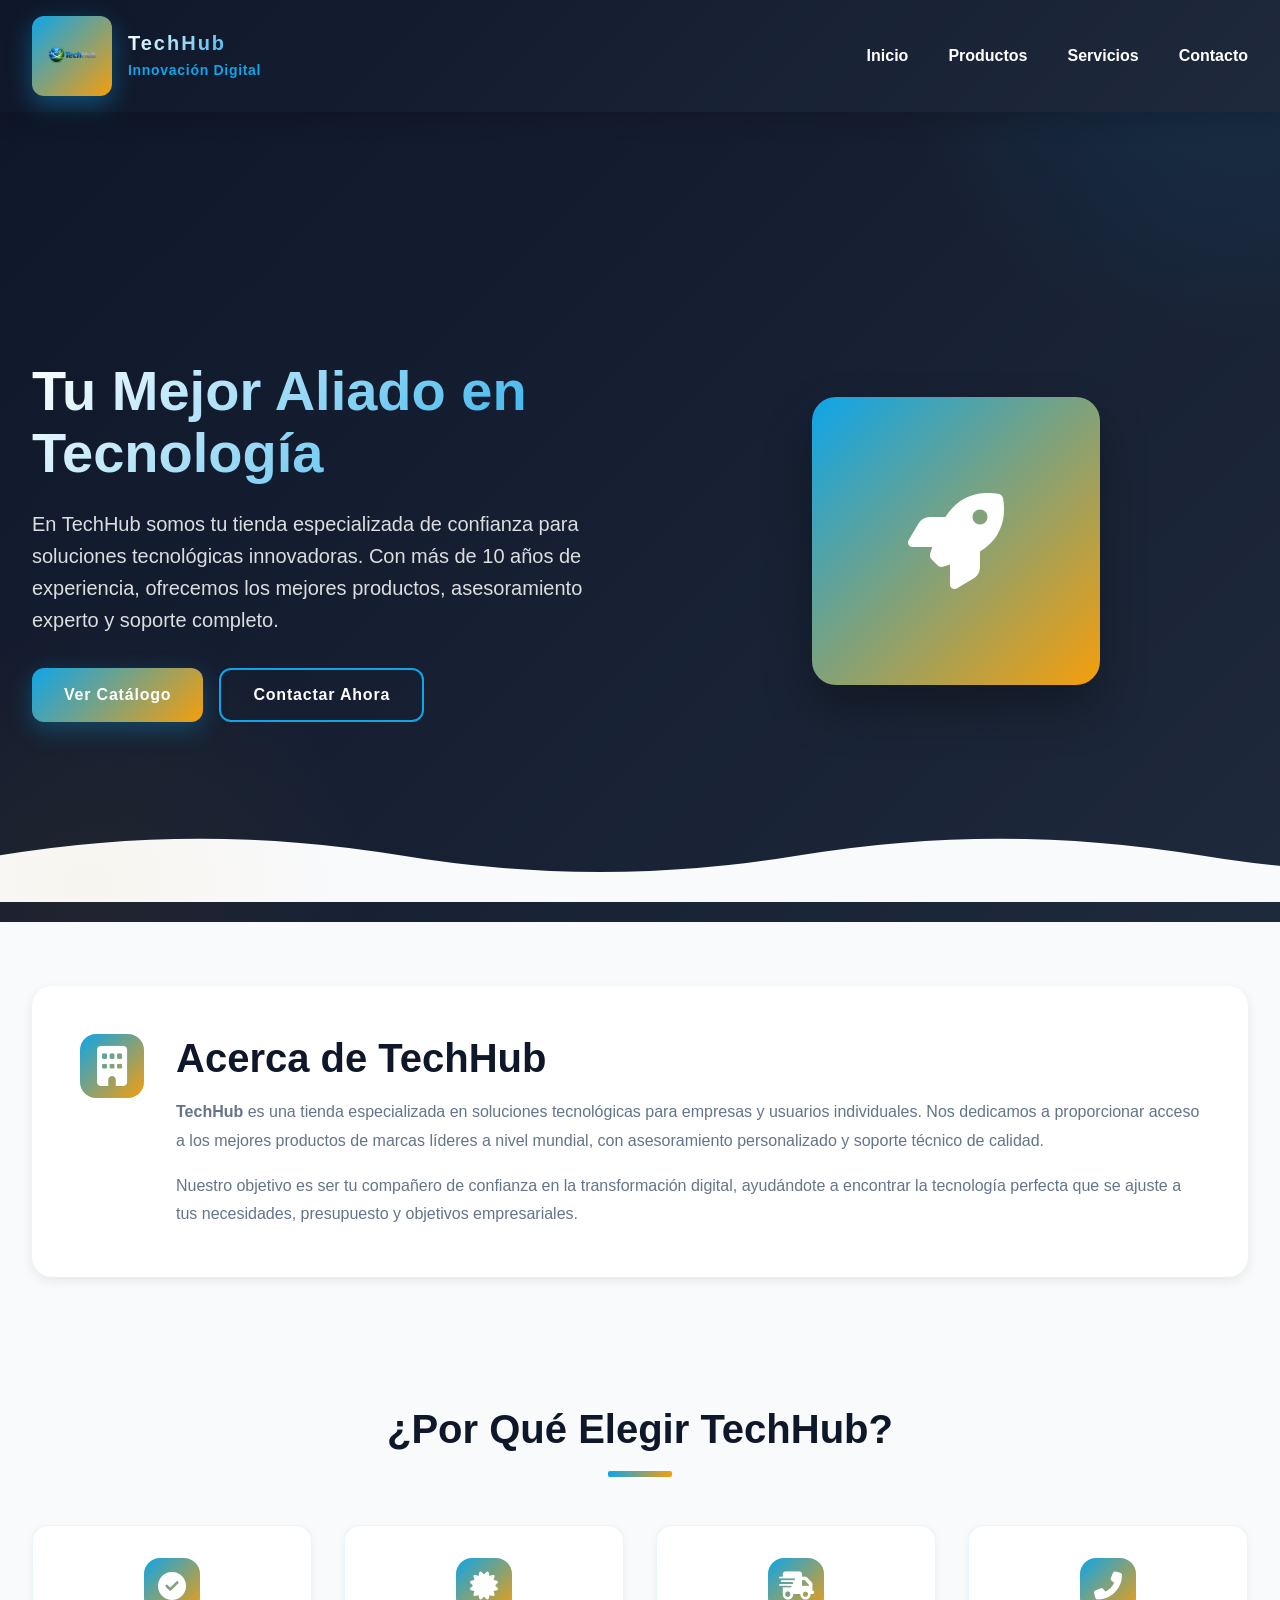
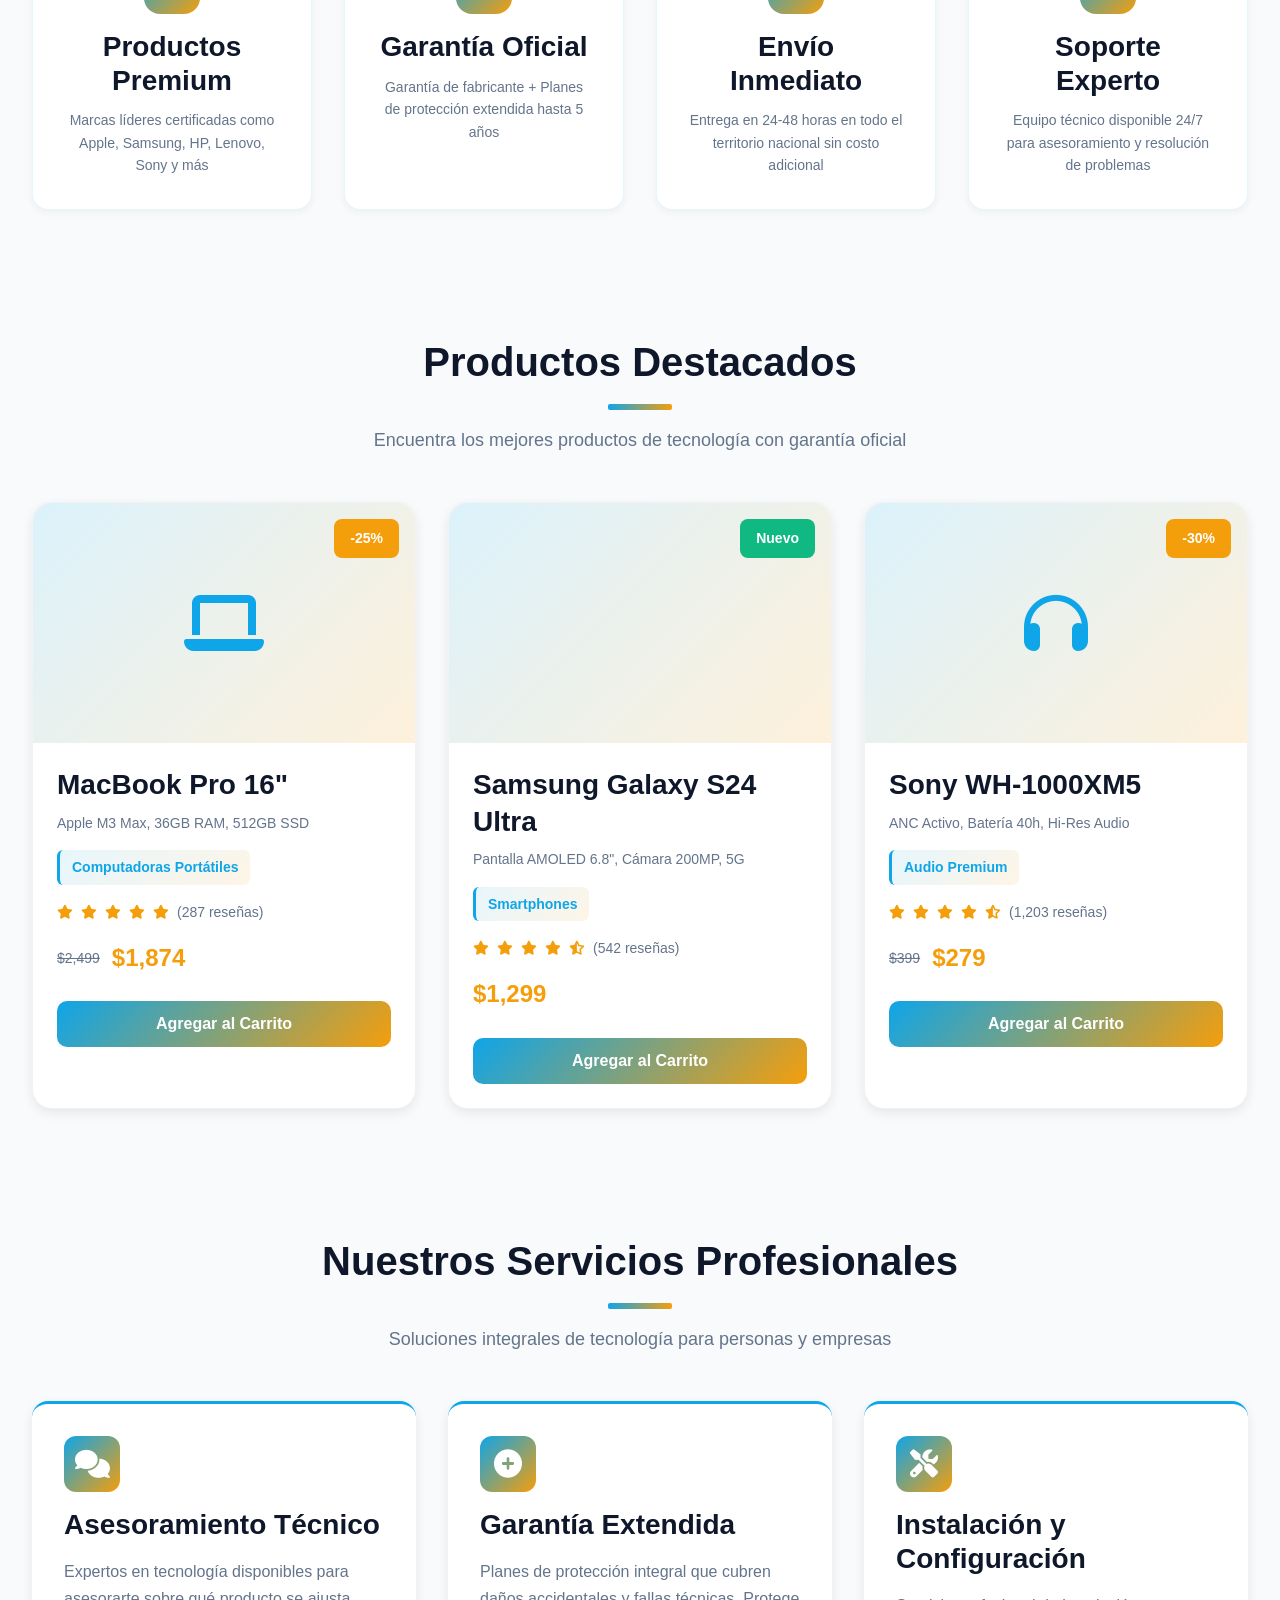
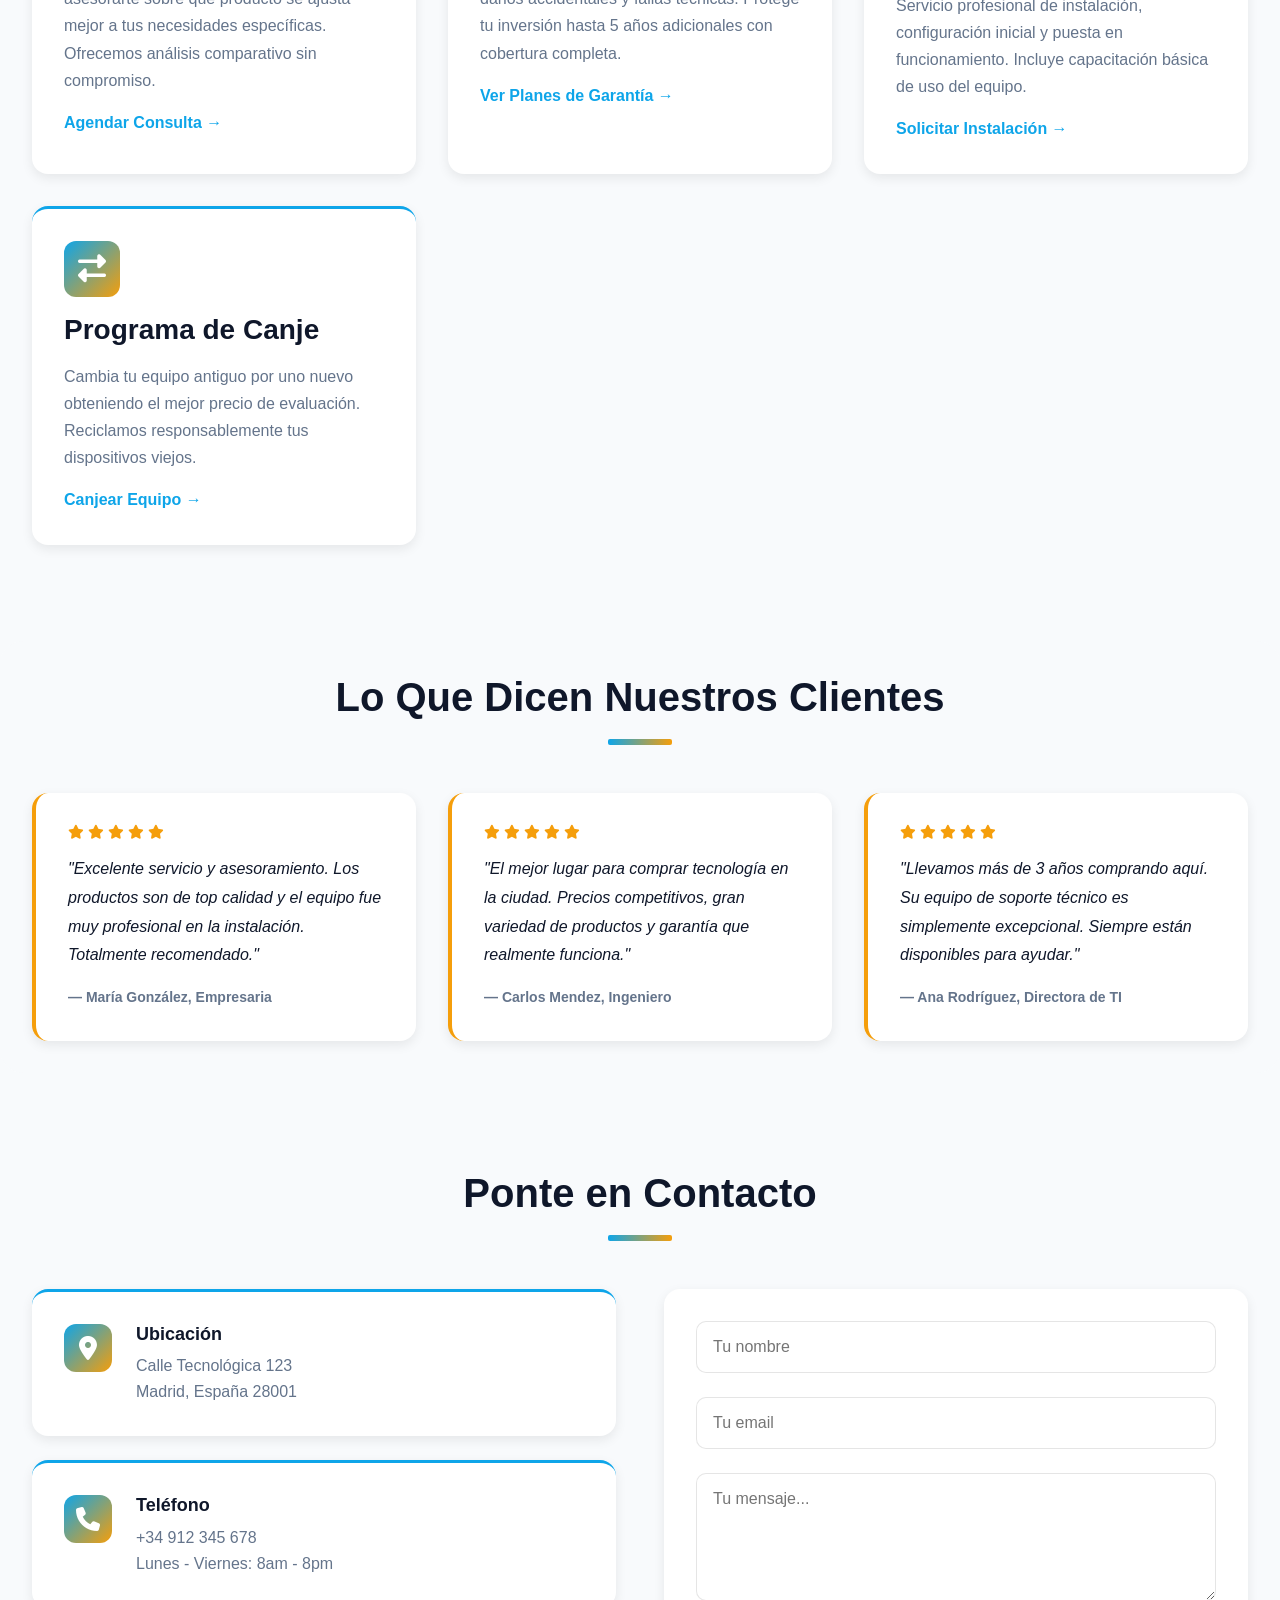
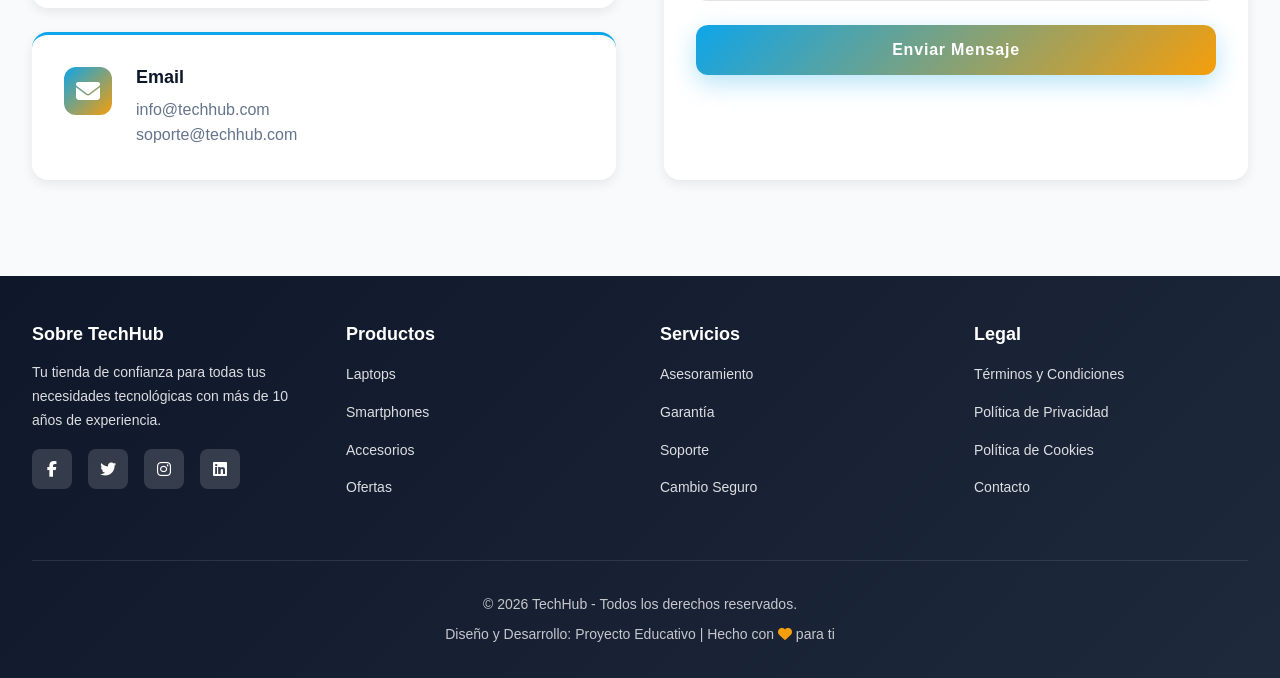
==== commit dc670f54: "actualizaciones" ====
--- a/ProyectoEmpresaGarcia/index.html
+++ b/ProyectoEmpresaGarcia/index.html
@@ -34,55 +34,77 @@
     <section class="hero" id="inicio">
         <div class="hero-contenido">
             <div class="hero-text">
-                <h2 class="hero-titulo">Transforma Tu Tecnología</h2>
+                <h2 class="hero-titulo">Tu Mejor Aliado en Tecnología</h2>
                 <p class="hero-descripcion">
-                    Descubre las mejores soluciones tecnológicas para tu negocio y vida digital
+                    En TechHub somos tu tienda especializada de confianza para soluciones tecnológicas innovadoras. 
+                    Con más de 10 años de experiencia, ofrecemos los mejores productos, asesoramiento experto y soporte completo.
                 </p>
                 <div class="hero-botones">
-                    <button class="boton-primario">Explorar Productos</button>
-                    <button class="boton-secundario">Saber Más</button>
+                    <button class="boton-primario">Ver Catálogo</button>
+                    <button class="boton-secundario">Contactar Ahora</button>
                 </div>
             </div>
             <div class="hero-imagen">
                 <div class="hero-graphic">
-                    <i class="fas fa-microchip"></i>
+                    <i class="fas fa-rocket"></i>
                 </div>
             </div>
         </div>
         <div class="hero-onda"></div>
+    </section>
+
+    <!-- Sección Sobre TechHub -->
+    <section class="seccion-sobre">
+        <div class="sobre-contenedor">
+            <div class="sobre-icono">
+                <i class="fas fa-building"></i>
+            </div>
+            <div class="sobre-contenido">
+                <h2>Acerca de TechHub</h2>
+                <p>
+                    <strong>TechHub</strong> es una tienda especializada en soluciones tecnológicas para empresas y usuarios individuales.
+                    Nos dedicamos a proporcionar acceso a los mejores productos de marcas líderes a nivel mundial, con asesoramiento personalizado
+                    y soporte técnico de calidad.
+                </p>
+                <p style="margin-top: 1rem;">
+                    Nuestro objetivo es ser tu compañero de confianza en la transformación digital, ayudándote a encontrar la tecnología 
+                    perfecta que se ajuste a tus necesidades, presupuesto y objetivos empresariales.
+                </p>
+            </div>
+        </div>
     </section>
 
     <!-- Sección de Características -->
     <section class="seccion-caracteristicas">
-        <h2 class="titulo-seccion">Por Qué Elegir TechHub</h2>
+        <h2 class="titulo-seccion">¿Por Qué Elegir TechHub?</h2>
         <div class="caracteristicas-grid">
             <div class="caracteristica-item">
                 <div class="caracteristica-icono">
-                    <i class="fas fa-star"></i>
-                </div>
-                <h3>Mejores Marcas</h3>
-                <p>Trabajamos solo con las marcas líderes en tecnología a nivel mundial</p>
+                    <i class="fas fa-check-circle"></i>
+                </div>
+                <h3>Productos Premium</h3>
+                <p>Marcas líderes certificadas como Apple, Samsung, HP, Lenovo, Sony y más</p>
             </div>
             <div class="caracteristica-item">
                 <div class="caracteristica-icono">
-                    <i class="fas fa-shield-alt"></i>
-                </div>
-                <h3>Garantía Completa</h3>
-                <p>Garantía oficial de fabricante + plan de protección extendida</p>
+                    <i class="fas fa-certificate"></i>
+                </div>
+                <h3>Garantía Oficial</h3>
+                <p>Garantía de fabricante + Planes de protección extendida hasta 5 años</p>
             </div>
             <div class="caracteristica-item">
                 <div class="caracteristica-icono">
-                    <i class="fas fa-truck"></i>
-                </div>
-                <h3>Envío Rápido</h3>
-                <p>Entrega en 24-48 horas en la mayoría de ubicaciones</p>
+                    <i class="fas fa-shipping-fast"></i>
+                </div>
+                <h3>Envío Inmediato</h3>
+                <p>Entrega en 24-48 horas en todo el territorio nacional sin costo adicional</p>
             </div>
             <div class="caracteristica-item">
                 <div class="caracteristica-icono">
-                    <i class="fas fa-headset"></i>
-                </div>
-                <h3>Soporte 24/7</h3>
-                <p>Equipo de expertos disponible siempre para asesorarte</p>
+                    <i class="fas fa-phone-alt"></i>
+                </div>
+                <h3>Soporte Experto</h3>
+                <p>Equipo técnico disponible 24/7 para asesoramiento y resolución de problemas</p>
             </div>
         </div>
     </section>
@@ -90,28 +112,30 @@
     <!-- Sección de Productos Destacados -->
     <section class="seccion-productos" id="productos">
         <h2 class="titulo-seccion">Productos Destacados</h2>
+        <p class="subtitulo-seccion">Encuentra los mejores productos de tecnología con garantía oficial</p>
         <div class="productos-grid">
             <div class="producto-card">
                 <div class="producto-imagen">
                     <div class="producto-placeholder">
                         <i class="fas fa-laptop"></i>
                     </div>
-                    <span class="producto-oferta">-20%</span>
+                    <span class="producto-oferta">-25%</span>
                 </div>
                 <div class="producto-info">
-                    <h3>Laptop Ultra Performance</h3>
-                    <p class="producto-descripcion">Procesador última generación, 16GB RAM</p>
+                    <h3>MacBook Pro 16"</h3>
+                    <p class="producto-descripcion">Apple M3 Max, 36GB RAM, 512GB SSD</p>
+                    <div class="producto-categoria">Computadoras Portátiles</div>
                     <div class="producto-rating">
                         <i class="fas fa-star"></i>
                         <i class="fas fa-star"></i>
                         <i class="fas fa-star"></i>
                         <i class="fas fa-star"></i>
-                        <i class="fas fa-star-half-alt"></i>
-                        <span>(145 reseñas)</span>
+                        <i class="fas fa-star"></i>
+                        <span>(287 reseñas)</span>
                     </div>
                     <div class="producto-precio">
-                        <span class="precio-anterior">$1,299</span>
-                        <span class="precio-actual">$1,039</span>
+                        <span class="precio-anterior">$2,499</span>
+                        <span class="precio-actual">$1,874</span>
                     </div>
                     <button class="boton-producto">Agregar al Carrito</button>
                 </div>
@@ -125,18 +149,19 @@
                     <span class="producto-oferta nuevo">Nuevo</span>
                 </div>
                 <div class="producto-info">
-                    <h3>Smartphone Pro Max</h3>
-                    <p class="producto-descripcion">Cámara de 200MP, Pantalla AMOLED</p>
+                    <h3>Samsung Galaxy S24 Ultra</h3>
+                    <p class="producto-descripcion">Pantalla AMOLED 6.8", Cámara 200MP, 5G</p>
+                    <div class="producto-categoria">Smartphones</div>
                     <div class="producto-rating">
                         <i class="fas fa-star"></i>
                         <i class="fas fa-star"></i>
                         <i class="fas fa-star"></i>
                         <i class="fas fa-star"></i>
-                        <i class="fas fa-star"></i>
-                        <span>(312 reseñas)</span>
+                        <i class="fas fa-star-half-alt"></i>
+                        <span>(542 reseñas)</span>
                     </div>
                     <div class="producto-precio">
-                        <span class="precio-actual">$999</span>
+                        <span class="precio-actual">$1,299</span>
                     </div>
                     <button class="boton-producto">Agregar al Carrito</button>
                 </div>
@@ -147,22 +172,23 @@
                     <div class="producto-placeholder">
                         <i class="fas fa-headphones"></i>
                     </div>
-                    <span class="producto-oferta">-15%</span>
+                    <span class="producto-oferta">-30%</span>
                 </div>
                 <div class="producto-info">
-                    <h3>Auriculares Inalámbricos Premium</h3>
-                    <p class="producto-descripcion">Cancelación de ruido, 48h batería</p>
+                    <h3>Sony WH-1000XM5</h3>
+                    <p class="producto-descripcion">ANC Activo, Batería 40h, Hi-Res Audio</p>
+                    <div class="producto-categoria">Audio Premium</div>
                     <div class="producto-rating">
                         <i class="fas fa-star"></i>
                         <i class="fas fa-star"></i>
                         <i class="fas fa-star"></i>
                         <i class="fas fa-star"></i>
                         <i class="fas fa-star-half-alt"></i>
-                        <span>(89 reseñas)</span>
+                        <span>(1,203 reseñas)</span>
                     </div>
                     <div class="producto-precio">
                         <span class="precio-anterior">$399</span>
-                        <span class="precio-actual">$339</span>
+                        <span class="precio-actual">$279</span>
                     </div>
                     <button class="boton-producto">Agregar al Carrito</button>
                 </div>
@@ -172,52 +198,49 @@
 
     <!-- Sección de Servicios -->
     <section class="seccion-servicios" id="servicios">
-        <h2 class="titulo-seccion">Nuestros Servicios</h2>
+        <h2 class="titulo-seccion">Nuestros Servicios Profesionales</h2>
+        <p class="subtitulo-seccion">Soluciones integrales de tecnología para personas y empresas</p>
         <div class="servicios-grid">
             <div class="servicio-card">
                 <div class="servicio-icono">
-                    <i class="fas fa-user-tie"></i>
+                    <i class="fas fa-comments"></i>
                 </div>
                 <h3 class="titulo-servicio">Asesoramiento Técnico</h3>
                 <p class="descripcion-servicio">
-                    Expertos en tecnología disponibles para asesorarte sobre el mejor producto
-                    que se adapte a tus necesidades específicas y presupuesto.
-                </p>
-                <a href="#" class="servicio-link">Consultar →</a>
+                    Expertos en tecnología disponibles para asesorarte sobre qué producto se ajusta mejor a tus necesidades específicas. Ofrecemos análisis comparativo sin compromiso.
+                </p>
+                <a href="#" class="servicio-link">Agendar Consulta →</a>
             </div>
 
             <div class="servicio-card">
                 <div class="servicio-icono">
-                    <i class="fas fa-shield-alt"></i>
+                    <i class="fas fa-plus-circle"></i>
                 </div>
                 <h3 class="titulo-servicio">Garantía Extendida</h3>
                 <p class="descripcion-servicio">
-                    Planes de protección y garantía extendida que aseguran la máxima protección
-                    de tu inversión tecnológica por años.
-                </p>
-                <a href="#" class="servicio-link">Ver Planes →</a>
+                    Planes de protección integral que cubren daños accidentales y fallas técnicas. Protege tu inversión hasta 5 años adicionales con cobertura completa.
+                </p>
+                <a href="#" class="servicio-link">Ver Planes de Garantía →</a>
             </div>
 
             <div class="servicio-card">
                 <div class="servicio-icono">
                     <i class="fas fa-tools"></i>
                 </div>
-                <h3 class="titulo-servicio">Instalación y Soporte</h3>
+                <h3 class="titulo-servicio">Instalación y Configuración</h3>
                 <p class="descripcion-servicio">
-                    Instalación profesional de tus equipos y soporte técnico 24/7 para
-                    resolver cualquier inconveniente que puedas tener.
-                </p>
-                <a href="#" class="servicio-link">Solicitar Servicio →</a>
+                    Servicio profesional de instalación, configuración inicial y puesta en funcionamiento. Incluye capacitación básica de uso del equipo.
+                </p>
+                <a href="#" class="servicio-link">Solicitar Instalación →</a>
             </div>
 
             <div class="servicio-card">
                 <div class="servicio-icono">
-                    <i class="fas fa-sync-alt"></i>
-                </div>
-                <h3 class="titulo-servicio">Cambio Seguro</h3>
+                    <i class="fas fa-exchange-alt"></i>
+                </div>
+                <h3 class="titulo-servicio">Programa de Canje</h3>
                 <p class="descripcion-servicio">
-                    Programa de canje de equipos usados con evaluación justa de precio
-                    y créditos para tu siguiente compra.
+                    Cambia tu equipo antiguo por uno nuevo obteniendo el mejor precio de evaluación. Reciclamos responsablemente tus dispositivos viejos.
                 </p>
                 <a href="#" class="servicio-link">Canjear Equipo →</a>
             </div>
--- a/ProyectoEmpresaGarcia/css/estilos.css
+++ b/ProyectoEmpresaGarcia/css/estilos.css
@@ -145,6 +145,15 @@
     border-radius: 2px;
 }
 
+.subtitulo-seccion {
+    text-align: center;
+    color: var(--color-texto-claro);
+    font-size: var(--tamaño-grande);
+    margin-top: -2rem;
+    margin-bottom: 3rem;
+    animation: fadeIn 0.8s ease-out;
+}
+
 /* ============================================
    ENCABEZADO (HEADER)
    ============================================ */
@@ -177,13 +186,14 @@
 }
 
 .logo-img {
-    width: 3.5rem;
-    height: 3.5rem;
+    width: 5rem;
+    height: 5rem;
     border-radius: 0.75rem;
     background: linear-gradient(135deg, var(--color-secundario), var(--color-acento));
-    padding: 0.375rem;
-    box-shadow: 0 0.5rem 1.5rem rgba(14, 165, 233, 0.3);
+    padding: 0;
+    box-shadow: 0 0.5rem 1.5rem rgba(14, 165, 233, 0.4);
     transition: all 0.3s ease;
+    object-fit: contain;
 }
 
 .logo-img:hover {
@@ -253,72 +263,454 @@
     width: 100%;
 }
 
+
 /* ============================================
-   SECCIÓN DE BIENVENIDA
+   SECCIÓN HERO
    ============================================ */
 
-.seccion-bienvenida {
-    max-width: 75rem;
-    margin: 3rem auto;
-    padding: 3rem 2rem;
-    background-color: white;
+.hero {
+    background: linear-gradient(135deg, var(--color-primario) 0%, var(--color-fondo-oscuro) 100%);
+    padding: 5rem var(--espaciado-lg) 2rem;
+    position: relative;
+    overflow: hidden;
+    min-height: 90vh;
+    display: flex;
+    align-items: center;
+}
+
+.hero::before {
+    content: '';
+    position: absolute;
+    top: -50%;
+    right: -20%;
+    width: 40rem;
+    height: 40rem;
+    background: radial-gradient(circle, rgba(14, 165, 233, 0.1) 0%, transparent 70%);
+    border-radius: 50%;
+    animation: float 6s ease-in-out infinite;
+}
+
+.hero::after {
+    content: '';
+    position: absolute;
+    bottom: -30%;
+    left: -15%;
+    width: 35rem;
+    height: 35rem;
+    background: radial-gradient(circle, rgba(245, 158, 11, 0.05) 0%, transparent 70%);
+    border-radius: 50%;
+}
+
+.hero-contenido {
+    max-width: 90rem;
+    margin: 0 auto;
+    display: grid;
+    grid-template-columns: 1fr 1fr;
+    gap: 3rem;
+    align-items: center;
+    position: relative;
+    z-index: 1;
+}
+
+.hero-text {
+    color: white;
+    animation: slideInLeft 0.8s ease-out;
+}
+
+.hero-titulo {
+    font-size: var(--tamaño-titulo-h1);
+    margin-bottom: 1.5rem;
+    font-weight: 800;
+    line-height: 1.1;
+    background: linear-gradient(135deg, #ffffff 0%, var(--color-secundario) 100%);
+    -webkit-background-clip: text;
+    -webkit-text-fill-color: transparent;
+    background-clip: text;
+}
+
+.hero-descripcion {
+    font-size: var(--tamaño-xl);
+    color: rgba(255, 255, 255, 0.85);
+    margin-bottom: 2rem;
+    line-height: 1.6;
+}
+
+.hero-botones {
+    display: flex;
+    gap: 1rem;
+    flex-wrap: wrap;
+}
+
+.boton-primario {
+    background: linear-gradient(135deg, var(--color-secundario) 0%, var(--color-acento) 100%);
+    color: white;
+    padding: 1rem 2rem;
+    font-size: var(--tamaño-base);
+    border: none;
+    border-radius: 0.75rem;
+    cursor: pointer;
+    font-weight: 700;
+    transition: all 0.3s ease;
+    box-shadow: 0 0.5rem 1.5rem rgba(14, 165, 233, 0.3);
+    letter-spacing: 0.05em;
+    position: relative;
+    overflow: hidden;
+}
+
+.boton-primario::before {
+    content: '';
+    position: absolute;
+    top: 0;
+    left: -100%;
+    width: 100%;
+    height: 100%;
+    background: rgba(255, 255, 255, 0.2);
+    transition: left 0.3s ease;
+}
+
+.boton-primario:hover::before {
+    left: 100%;
+}
+
+.boton-primario:hover {
+    transform: translateY(-3px);
+    box-shadow: 0 0.75rem 2rem rgba(14, 165, 233, 0.4);
+}
+
+.boton-primario:active {
+    transform: translateY(-1px);
+}
+
+.boton-secundario {
+    background: transparent;
+    color: white;
+    padding: 1rem 2rem;
+    font-size: var(--tamaño-base);
+    border: 2px solid var(--color-secundario);
+    border-radius: 0.75rem;
+    cursor: pointer;
+    font-weight: 700;
+    transition: all 0.3s ease;
+    letter-spacing: 0.05em;
+}
+
+.boton-secundario:hover {
+    background: var(--color-secundario);
+    transform: translateY(-3px);
+    box-shadow: 0 0.75rem 2rem rgba(14, 165, 233, 0.3);
+}
+
+.hero-imagen {
+    display: flex;
+    justify-content: center;
+    align-items: center;
+    animation: slideInRight 0.8s ease-out;
+}
+
+.hero-graphic {
+    width: 18rem;
+    height: 18rem;
+    background: linear-gradient(135deg, var(--color-secundario), var(--color-acento));
+    border-radius: 1.5rem;
+    display: flex;
+    align-items: center;
+    justify-content: center;
+    font-size: 6rem;
+    color: white;
+    box-shadow: 0 1.5rem 3rem rgba(0, 0, 0, 0.3);
+    animation: float 4s ease-in-out infinite;
+}
+
+.hero-onda {
+    position: absolute;
+    bottom: 0;
+    left: 0;
+    width: 100%;
+    height: 120px;
+    background: url('data:image/svg+xml,<svg xmlns="http://www.w3.org/2000/svg" viewBox="0 0 1200 120"><path d="M0,50 Q300,0 600,50 T1200,50 L1200,120 L0,120 Z" fill="%23f8fafc"/></svg>');
+    background-size: 800px 120px;
+    animation: slide 15s linear infinite;
+}
+
+@keyframes slide {
+    0% {
+        background-position: 0 0;
+    }
+    100% {
+        background-position: 800px 0;
+    }
+}
+
+/* ============================================
+   SECCIÓN DE CARACTERÍSTICAS
+   ============================================ */
+
+.seccion-caracteristicas {
+    max-width: 90rem;
+    margin: 4rem auto;
+    padding: var(--espaciado-lg);
+}
+
+.caracteristicas-grid {
+    display: grid;
+    grid-template-columns: repeat(auto-fit, minmax(15rem, 1fr));
+    gap: 2rem;
+    margin-top: 3rem;
+}
+
+.caracteristica-item {
+    background: white;
+    padding: 2rem;
     border-radius: 1rem;
-    box-shadow: 0 0.25rem 1rem rgba(0, 0, 0, 0.08);
-}
-
-.contenido-bienvenida {
     text-align: center;
-}
-
-.titulo-principal {
-    font-size: var(--tamaño-titulo-h1);
+    transition: all 0.3s ease;
+    box-shadow: 0 0.125rem 0.5rem rgba(0, 0, 0, 0.05);
+    border: 1px solid rgba(14, 165, 233, 0.1);
+    animation: fadeIn 0.6s ease-out;
+}
+
+.caracteristica-item:hover {
+    transform: translateY(-10px);
+    box-shadow: 0 1rem 2.5rem rgba(14, 165, 233, 0.15);
+    border-color: var(--color-secundario);
+}
+
+.caracteristica-icono {
+    width: 3.5rem;
+    height: 3.5rem;
+    margin: 0 auto 1rem;
+    background: linear-gradient(135deg, var(--color-secundario), var(--color-acento));
+    border-radius: 1rem;
+    display: flex;
+    align-items: center;
+    justify-content: center;
+    font-size: 1.75rem;
+    color: white;
+    transition: transform 0.3s ease;
+}
+
+.caracteristica-item:hover .caracteristica-icono {
+    transform: scale(1.1) rotate(5deg);
+}
+
+.caracteristica-item h3 {
+    font-size: var(--tamaño-titulo-h3);
     color: var(--color-primario);
+    margin-bottom: 0.75rem;
+}
+
+.caracteristica-item p {
+    color: var(--color-texto-claro);
+    font-size: var(--tamaño-pequeño);
+    line-height: 1.6;
+}
+
+/* ============================================
+   SECCIÓN SOBRE TECHHUB
+   ============================================ */
+
+.seccion-sobre {
+    max-width: 90rem;
+    margin: 2rem auto;
+    padding: var(--espaciado-lg);
+}
+
+.sobre-contenedor {
+    background: white;
+    padding: 3rem;
+    border-radius: 1.25rem;
+    box-shadow: 0 0.25rem 0.75rem rgba(0, 0, 0, 0.08);
+    display: flex;
+    gap: 2rem;
+    align-items: flex-start;
+    animation: fadeIn 0.8s ease-out;
+}
+
+.sobre-icono {
+    width: 4rem;
+    height: 4rem;
+    background: linear-gradient(135deg, var(--color-secundario), var(--color-acento));
+    border-radius: 1rem;
+    display: flex;
+    align-items: center;
+    justify-content: center;
+    color: white;
+    font-size: 2.5rem;
+    flex-shrink: 0;
+}
+
+.sobre-contenido h2 {
+    font-size: var(--tamaño-titulo-h2);
+    color: var(--color-primario);
+    margin-bottom: 1rem;
+}
+
+.sobre-contenido p {
+    color: var(--color-texto-claro);
+    font-size: var(--tamaño-base);
+    line-height: 1.8;
+    margin-bottom: 1rem;
+}
+
+.sobre-contenido p:last-child {
+    margin-bottom: 0;
+}
+
+/* ============================================
+   SECCIÓN DE PRODUCTOS - Estilos Adicionales
+   ============================================ */
+
+.producto-categoria {
+    display: inline-block;
+    background: linear-gradient(135deg, rgba(14, 165, 233, 0.1), rgba(245, 158, 11, 0.1));
+    color: var(--color-secundario);
+    padding: 0.375rem 0.75rem;
+    border-radius: 0.375rem;
+    font-size: var(--tamaño-pequeño);
+    font-weight: 600;
+    margin-bottom: 1rem;
+    border-left: 3px solid var(--color-secundario);
+}
+
+.seccion-productos {
+    max-width: 90rem;
+    margin: 4rem auto;
+    padding: var(--espaciado-lg);
+}
+
+.productos-grid {
+    display: grid;
+    grid-template-columns: repeat(auto-fit, minmax(20rem, 1fr));
+    gap: 2rem;
+    margin-top: 3rem;
+}
+
+.producto-card {
+    background: white;
+    border-radius: 1.25rem;
+    overflow: hidden;
+    transition: all 0.4s ease;
+    box-shadow: 0 0.25rem 0.75rem rgba(0, 0, 0, 0.08);
+    border: 1px solid rgba(0, 0, 0, 0.05);
+    animation: fadeIn 0.6s ease-out;
+}
+
+.producto-card:hover {
+    transform: translateY(-15px);
+    box-shadow: 0 1.5rem 3rem rgba(14, 165, 233, 0.15);
+}
+
+.producto-imagen {
+    position: relative;
+    height: 15rem;
+    background: linear-gradient(135deg, rgba(14, 165, 233, 0.1), rgba(245, 158, 11, 0.1));
+    display: flex;
+    align-items: center;
+    justify-content: center;
+    overflow: hidden;
+}
+
+.producto-placeholder {
+    width: 100%;
+    height: 100%;
+    display: flex;
+    align-items: center;
+    justify-content: center;
+    font-size: 4rem;
+    color: var(--color-secundario);
+    background: linear-gradient(135deg, rgba(14, 165, 233, 0.05), rgba(245, 158, 11, 0.05));
+    transition: transform 0.4s ease;
+}
+
+.producto-card:hover .producto-placeholder {
+    transform: scale(1.1);
+}
+
+.producto-oferta {
+    position: absolute;
+    top: 1rem;
+    right: 1rem;
+    background: var(--color-acento);
+    color: white;
+    padding: 0.5rem 1rem;
+    border-radius: 0.5rem;
+    font-weight: 700;
+    font-size: var(--tamaño-pequeño);
+}
+
+.producto-oferta.nuevo {
+    background: var(--color-exito);
+}
+
+.producto-info {
+    padding: 1.5rem;
+}
+
+.producto-info h3 {
+    font-size: var(--tamaño-titulo-h3);
+    color: var(--color-primario);
+    margin-bottom: 0.5rem;
+    line-height: 1.3;
+}
+
+.producto-descripcion {
+    color: var(--color-texto-claro);
+    font-size: var(--tamaño-pequeño);
+    margin-bottom: 1rem;
+}
+
+.producto-rating {
+    display: flex;
+    align-items: center;
+    gap: 0.5rem;
+    margin-bottom: 1rem;
+    font-size: 0.875rem;
+}
+
+.producto-rating i {
+    color: var(--color-acento);
+}
+
+.producto-rating span {
+    color: var(--color-texto-claro);
+    font-size: var(--tamaño-pequeño);
+}
+
+.producto-precio {
+    display: flex;
+    align-items: center;
+    gap: 0.75rem;
     margin-bottom: 1.5rem;
-    font-family: var(--fuente-titulo);
-}
-
-.parrafo-bienvenida {
-    font-size: var(--tamaño-grande);
+}
+
+.precio-anterior {
     color: var(--color-texto-claro);
-    margin-bottom: 1.5rem;
-    line-height: 1.8;
-    max-width: 50rem;
-    margin-left: auto;
-    margin-right: auto;
-}
-
-.eslogan {
-    font-size: var(--tamaño-grande);
-    color: var(--color-secundario);
-    margin-bottom: 2rem;
-    font-style: italic;
-    font-weight: 600;
-}
-
-/* Botón Call-to-Action */
-
-.boton-cta {
-    background: linear-gradient(135deg, var(--color-secundario) 0%, var(--color-primario) 100%);
-    color: white;
-    padding: 0.875rem 2.5rem;
-    font-size: var(--tamaño-grande);
+    text-decoration: line-through;
+    font-size: var(--tamaño-pequeño);
+}
+
+.precio-actual {
+    font-size: 1.5rem;
+    color: var(--color-acento);
+    font-weight: 700;
+}
+
+.boton-producto {
+    width: 100%;
+    background: linear-gradient(135deg, var(--color-secundario), var(--color-acento));
+    color: white;
+    padding: 0.875rem 1.5rem;
     border: none;
-    border-radius: 0.5rem;
+    border-radius: 0.625rem;
     cursor: pointer;
-    font-weight: 600;
+    font-weight: 700;
     transition: all 0.3s ease;
-    box-shadow: 0 0.25rem 0.75rem rgba(30, 58, 138, 0.3);
-    letter-spacing: 0.05em;
-}
-
-.boton-cta:hover {
-    transform: translateY(-0.25rem);
-    box-shadow: 0 0.5rem 1.5rem rgba(30, 58, 138, 0.4);
-    background: linear-gradient(135deg, var(--color-primario) 0%, var(--color-secundario) 100%);
-}
-
-.boton-cta:active {
-    transform: translateY(0);
+    font-size: var(--tamaño-base);
+}
+
+.boton-producto:hover {
+    transform: translateY(-2px);
+    box-shadow: 0 0.5rem 1.5rem rgba(14, 165, 233, 0.3);
 }
 
 /* ============================================
@@ -326,51 +718,134 @@
    ============================================ */
 
 .seccion-servicios {
-    max-width: 75rem;
+    max-width: 90rem;
     margin: 4rem auto;
-    padding: 3rem 2rem;
-}
-
-.titulo-seccion {
-    font-size: var(--tamaño-titulo-h2);
-    color: var(--color-primario);
-    text-align: center;
-    margin-bottom: 3rem;
-    font-family: var(--fuente-titulo);
+    padding: var(--espaciado-lg);
 }
 
 .servicios-grid {
     display: grid;
     grid-template-columns: repeat(auto-fit, minmax(18rem, 1fr));
     gap: 2rem;
+    margin-top: 3rem;
 }
 
 .servicio-card {
-    background-color: white;
+    background: white;
     padding: 2rem;
     border-radius: 1rem;
-    box-shadow: 0 0.125rem 0.5rem rgba(0, 0, 0, 0.08);
-    transition: all 0.3s ease;
-    border-top: 0.375rem solid var(--color-secundario);
+    box-shadow: 0 0.25rem 0.75rem rgba(0, 0, 0, 0.08);
+    transition: all 0.4s ease;
+    border-top: 3px solid var(--color-secundario);
+    animation: fadeIn 0.6s ease-out;
 }
 
 .servicio-card:hover {
-    transform: translateY(-0.5rem);
-    box-shadow: 0 0.5rem 1.5rem rgba(0, 0, 0, 0.12);
+    transform: translateY(-10px);
+    box-shadow: 0 1rem 2.5rem rgba(14, 165, 233, 0.15);
     border-top-color: var(--color-acento);
+}
+
+.servicio-icono {
+    width: 3.5rem;
+    height: 3.5rem;
+    background: linear-gradient(135deg, var(--color-secundario), var(--color-acento));
+    border-radius: 0.75rem;
+    display: flex;
+    align-items: center;
+    justify-content: center;
+    color: white;
+    font-size: 1.75rem;
+    margin-bottom: 1rem;
+    transition: transform 0.3s ease;
+}
+
+.servicio-card:hover .servicio-icono {
+    transform: scale(1.1);
 }
 
 .titulo-servicio {
     font-size: var(--tamaño-titulo-h3);
     color: var(--color-primario);
     margin-bottom: 1rem;
-    font-family: var(--fuente-titulo);
 }
 
 .descripcion-servicio {
-    font-size: var(--tamaño-base);
     color: var(--color-texto-claro);
     line-height: 1.7;
+    font-size: var(--tamaño-base);
+    margin-bottom: 1rem;
+}
+
+.servicio-link {
+    color: var(--color-secundario);
+    text-decoration: none;
+    font-weight: 700;
+    transition: all 0.3s ease;
+    display: inline-block;
+}
+
+.servicio-link:hover {
+    color: var(--color-acento);
+    transform: translateX(5px);
+}
+
+/* ============================================
+   SECCIÓN DE TESTIMONIOS
+   ============================================ */
+
+.seccion-testimonio {
+    max-width: 90rem;
+    margin: 4rem auto;
+    padding: var(--espaciado-lg);
+    background: var(--color-fondo);
+    border-radius: 1.5rem;
+}
+
+.testimonios-container {
+    display: grid;
+    grid-template-columns: repeat(auto-fit, minmax(18rem, 1fr));
+    gap: 2rem;
+    margin-top: 3rem;
+}
+
+.testimonio-card {
+    background: white;
+    padding: 2rem;
+    border-radius: 1rem;
+    box-shadow: 0 0.25rem 0.75rem rgba(0, 0, 0, 0.08);
+    transition: all 0.4s ease;
+    border-left: 4px solid var(--color-acento);
+    animation: fadeIn 0.6s ease-out;
+}
+
+.testimonio-card:hover {
+    transform: translateY(-5px);
+    box-shadow: 0 0.75rem 1.75rem rgba(0, 0, 0, 0.1);
+}
+
+.rating {
+    display: flex;
+    gap: 0.25rem;
+    margin-bottom: 1rem;
+}
+
+.rating i {
+    color: var(--color-acento);
+    font-size: var(--tamaño-pequeño);
+}
+
+.testimonio-texto {
+    color: var(--color-texto);
+    line-height: 1.8;
+    margin-bottom: 1rem;
+    font-style: italic;
+}
+
+.testimonio-autor {
+    color: var(--color-texto-claro);
+    font-weight: 600;
+    font-size: var(--tamaño-pequeño);
 }
 
 /* ============================================
@@ -378,29 +853,96 @@
    ============================================ */
 
 .seccion-contacto {
-    max-width: 75rem;
+    max-width: 90rem;
     margin: 4rem auto;
-    padding: 3rem 2rem;
-    background-color: white;
-    border-radius: 1rem;
-    box-shadow: 0 0.25rem 1rem rgba(0, 0, 0, 0.08);
-}
-
-.info-contacto {
+    padding: var(--espaciado-lg);
+}
+
+.contacto-contenedor {
+    display: grid;
+    grid-template-columns: 1fr 1fr;
+    gap: 3rem;
+    margin-top: 3rem;
+}
+
+.contacto-info {
     display: flex;
     flex-direction: column;
     gap: 1.5rem;
-    margin-top: 2rem;
 }
 
 .contacto-item {
+    background: white;
+    padding: 2rem;
+    border-radius: 1rem;
+    box-shadow: 0 0.25rem 0.75rem rgba(0, 0, 0, 0.08);
+    display: flex;
+    gap: 1.5rem;
+    align-items: flex-start;
+    transition: all 0.3s ease;
+    border-top: 3px solid var(--color-secundario);
+}
+
+.contacto-item:hover {
+    transform: translateY(-5px);
+    box-shadow: 0 0.75rem 1.75rem rgba(14, 165, 233, 0.15);
+}
+
+.contacto-icono {
+    width: 3rem;
+    height: 3rem;
+    background: linear-gradient(135deg, var(--color-secundario), var(--color-acento));
+    border-radius: 0.75rem;
+    display: flex;
+    align-items: center;
+    justify-content: center;
+    color: white;
+    font-size: 1.5rem;
+    flex-shrink: 0;
+}
+
+.contacto-detalle h4 {
+    color: var(--color-primario);
+    margin-bottom: 0.5rem;
     font-size: var(--tamaño-grande);
-    color: var(--color-texto);
+}
+
+.contacto-detalle p {
+    color: var(--color-texto-claro);
+    font-size: var(--tamaño-base);
+    line-height: 1.6;
+}
+
+.contacto-formulario {
+    background: white;
+    padding: 2rem;
+    border-radius: 1rem;
+    box-shadow: 0 0.25rem 0.75rem rgba(0, 0, 0, 0.08);
+    display: flex;
+    flex-direction: column;
+    gap: 1.5rem;
+}
+
+.contacto-formulario input,
+.contacto-formulario textarea {
     padding: 1rem;
-    background-color: var(--color-fondo);
-    border-left: 0.375rem solid var(--color-secundario);
-    border-radius: 0.5rem;
-    padding-left: 1.5rem;
+    border: 1px solid rgba(0, 0, 0, 0.1);
+    border-radius: 0.625rem;
+    font-family: var(--fuente-principal);
+    font-size: var(--tamaño-base);
+    transition: all 0.3s ease;
+}
+
+.contacto-formulario input:focus,
+.contacto-formulario textarea:focus {
+    outline: none;
+    border-color: var(--color-secundario);
+    box-shadow: 0 0 0 3px rgba(14, 165, 233, 0.1);
+}
+
+.contacto-formulario textarea {
+    resize: vertical;
+    min-height: 8rem;
 }
 
 /* ============================================
@@ -408,67 +950,246 @@
    ============================================ */
 
 .footer {
-    background: linear-gradient(135deg, var(--color-primario) 0%, var(--color-secundario) 100%);
-    color: white;
+    background: linear-gradient(135deg, var(--color-primario) 0%, var(--color-fondo-oscuro) 100%);
+    color: white;
+    padding: 3rem var(--espaciado-lg) 1.5rem;
+    margin-top: 4rem;
+}
+
+.footer-principal {
+    max-width: 90rem;
+    margin: 0 auto 3rem;
+    display: grid;
+    grid-template-columns: repeat(auto-fit, minmax(15rem, 1fr));
+    gap: 2.5rem;
+}
+
+.footer-columna {
+    animation: fadeIn 0.6s ease-out;
+}
+
+.footer-columna h4 {
+    font-size: var(--tamaño-grande);
+    margin-bottom: 1rem;
+    color: white;
+}
+
+.footer-columna p {
+    color: rgba(255, 255, 255, 0.85);
+    line-height: 1.7;
+    font-size: var(--tamaño-pequeño);
+}
+
+.footer-columna ul {
+    list-style: none;
+}
+
+.footer-columna ul li {
+    margin-bottom: 0.75rem;
+}
+
+.footer-columna ul li a {
+    color: rgba(255, 255, 255, 0.85);
+    text-decoration: none;
+    font-size: var(--tamaño-pequeño);
+    transition: all 0.3s ease;
+}
+
+.footer-columna ul li a:hover {
+    color: var(--color-secundario);
+    transform: translateX(5px);
+}
+
+.redes-sociales {
+    display: flex;
+    gap: 1rem;
+    margin-top: 1rem;
+}
+
+.red-social {
+    width: 2.5rem;
+    height: 2.5rem;
+    background: rgba(255, 255, 255, 0.15);
+    border-radius: 0.5rem;
+    display: flex;
+    align-items: center;
+    justify-content: center;
+    color: white;
+    text-decoration: none;
+    transition: all 0.3s ease;
+}
+
+.red-social:hover {
+    background: var(--color-secundario);
+    transform: translateY(-3px);
+}
+
+.footer-inferior {
+    max-width: 90rem;
+    margin: 0 auto;
+    padding-top: 2rem;
+    border-top: 1px solid rgba(255, 255, 255, 0.1);
     text-align: center;
-    padding: 2rem;
-    margin-top: 4rem;
-}
-
-.footer-contenido {
-    max-width: 75rem;
-    margin: 0 auto;
-}
-
-.footer-texto {
-    font-size: var(--tamaño-base);
+}
+
+.footer-inferior p {
+    color: rgba(255, 255, 255, 0.75);
+    font-size: var(--tamaño-pequeño);
     margin-bottom: 0.5rem;
-    line-height: 1.6;
-}
-
-.footer-texto:last-child {
-    font-size: var(--tamaño-pequeño);
-    color: rgba(255, 255, 255, 0.85);
-    margin-bottom: 0;
+}
+
+.footer-inferior i {
+    color: var(--color-acento);
 }
 
 /* ============================================
    RESPONSIVE DESIGN
    ============================================ */
 
-@media (max-width: 48rem) {
+@media (max-width: 64rem) {
     :root {
-        --tamaño-titulo-h1: 2rem;
-        --tamaño-titulo-h2: 1.5rem;
-        --tamaño-titulo-h3: 1.25rem;
+        --tamaño-titulo-h1: 2.75rem;
+        --tamaño-titulo-h2: 2rem;
+        --tamaño-titulo-h3: 1.5rem;
+    }
+
+    .hero-contenido {
+        grid-template-columns: 1fr;
+        gap: 2rem;
+    }
+
+    .hero-titulo {
+        font-size: var(--tamaño-titulo-h1);
+    }
+
+    .contacto-contenedor {
+        grid-template-columns: 1fr;
     }
 
     .container-header {
         flex-direction: column;
         gap: 1.5rem;
     }
+}
+
+@media (max-width: 48rem) {
+    :root {
+        --tamaño-titulo-h1: 2.25rem;
+        --tamaño-titulo-h2: 1.75rem;
+        --tamaño-titulo-h3: 1.25rem;
+        --tamaño-grande: 1rem;
+        --espaciado-lg: 1.25rem;
+    }
+
+    .header {
+        padding: 1rem 0;
+    }
+
+    .container-header {
+        flex-direction: column;
+        gap: 1.25rem;
+        padding: 0 var(--espaciado-sm);
+    }
+
+    .logo-img {
+        width: 3rem;
+        height: 3rem;
+    }
+
+    .nombre-empresa {
+        font-size: 1.25rem;
+    }
 
     .menu-lista {
         flex-direction: column;
-        gap: 1rem;
+        gap: 0.75rem;
         text-align: center;
+    }
+
+    .menu-link {
+        font-size: var(--tamaño-base);
+    }
+
+    .hero {
+        padding: 2rem var(--espaciado-sm) 1rem;
+        min-height: auto;
+    }
+
+    .hero-titulo {
+        font-size: 2.25rem;
+    }
+
+    .hero-descripcion {
+        font-size: 1rem;
+    }
+
+    .hero-botones {
+        flex-direction: column;
+    }
+
+    .boton-primario,
+    .boton-secundario {
+        width: 100%;
+        padding: 0.875rem 1rem;
+    }
+
+    .hero-graphic {
+        width: 14rem;
+        height: 14rem;
+        font-size: 4rem;
+    }
+
+    .caracteristicas-grid {
+        grid-template-columns: 1fr;
+    }
+
+    .productos-grid {
+        grid-template-columns: 1fr;
     }
 
     .servicios-grid {
         grid-template-columns: 1fr;
     }
 
-    .seccion-bienvenida,
-    .seccion-contacto {
-        border-radius: 0.5rem;
+    .testimonios-container {
+        grid-template-columns: 1fr;
+    }
+
+    .contacto-contenedor {
+        grid-template-columns: 1fr;
+        gap: 2rem;
+    }
+
+    .contacto-item {
+        flex-direction: column;
+        align-items: center;
+        text-align: center;
+    }
+
+    .footer-principal {
+        grid-template-columns: 1fr;
+        gap: 1.5rem;
+    }
+
+    .titulo-seccion {
+        font-size: var(--tamaño-titulo-h2);
+        padding-bottom: 1rem;
     }
 }
 
 @media (max-width: 30rem) {
     :root {
-        --tamaño-titulo-h1: 1.75rem;
-        --tamaño-titulo-h2: 1.375rem;
-        --tamaño-grande: 1rem;
+        --tamaño-titulo-h1: 1.875rem;
+        --tamaño-base: 0.9rem;
+        --tamaño-pequeño: 0.8rem;
+    }
+
+    h1, h2, h3, h4, h5, h6 {
+        margin-bottom: 1rem;
+    }
+
+    .logo-empresa {
+        gap: 0.5rem;
     }
 
     .logo-img {
@@ -477,11 +1198,133 @@
     }
 
     .nombre-empresa {
+        font-size: 1rem;
+        letter-spacing: 0;
+    }
+
+    .tagline {
+        font-size: 0.7rem;
+    }
+
+    .menu-lista {
+        gap: 0.5rem;
+    }
+
+    .menu-link {
+        font-size: var(--tamaño-pequeño);
+    }
+
+    .hero {
+        padding: 2rem var(--espaciado-xs) 0.5rem;
+    }
+
+    .hero-titulo {
+        font-size: 1.875rem;
+    }
+
+    .hero-descripcion {
+        font-size: 0.95rem;
+    }
+
+    .boton-primario,
+    .boton-secundario {
+        padding: 0.75rem 1rem;
+        font-size: var(--tamaño-pequeño);
+    }
+
+    .hero-graphic {
+        width: 12rem;
+        height: 12rem;
+        font-size: 3rem;
+    }
+
+    .caracteristica-item {
+        padding: 1.5rem;
+    }
+
+    .caracteristica-icono {
+        width: 3rem;
+        height: 3rem;
         font-size: 1.5rem;
     }
 
-    .boton-cta {
-        padding: 0.75rem 1.5rem;
-        font-size: var(--tamaño-base);
-    }
-}
+    .producto-card {
+        margin: 0;
+    }
+
+    .producto-imagen {
+        height: 12rem;
+    }
+
+    .producto-placeholder {
+        font-size: 3rem;
+    }
+
+    .producto-info {
+        padding: 1rem;
+    }
+
+    .servicio-card,
+    .testimonio-card,
+    .contacto-item,
+    .contacto-formulario {
+        padding: 1rem;
+    }
+
+    .servicio-icono,
+    .contacto-icono {
+        width: 2.5rem;
+        height: 2.5rem;
+        font-size: 1.25rem;
+    }
+
+    .contacto-formulario input,
+    .contacto-formulario textarea {
+        padding: 0.75rem;
+        font-size: 0.9rem;
+    }
+
+    .precio-anterior {
+        font-size: 0.8rem;
+    }
+
+    .precio-actual {
+        font-size: 1.25rem;
+    }
+
+    .redes-sociales {
+        gap: 0.75rem;
+    }
+
+    .red-social {
+        width: 2rem;
+        height: 2rem;
+        font-size: 0.9rem;
+    }
+
+    .footer-columna h4 {
+        font-size: 1rem;
+    }
+
+    .footer-inferior p {
+        font-size: 0.75rem;
+    }
+}
+
+/* Scroll behavior improvements */
+::-webkit-scrollbar {
+    width: 10px;
+}
+
+::-webkit-scrollbar-track {
+    background: var(--color-fondo);
+}
+
+::-webkit-scrollbar-thumb {
+    background: var(--color-secundario);
+    border-radius: 5px;
+}
+
+::-webkit-scrollbar-thumb:hover {
+    background: var(--color-acento);
+}
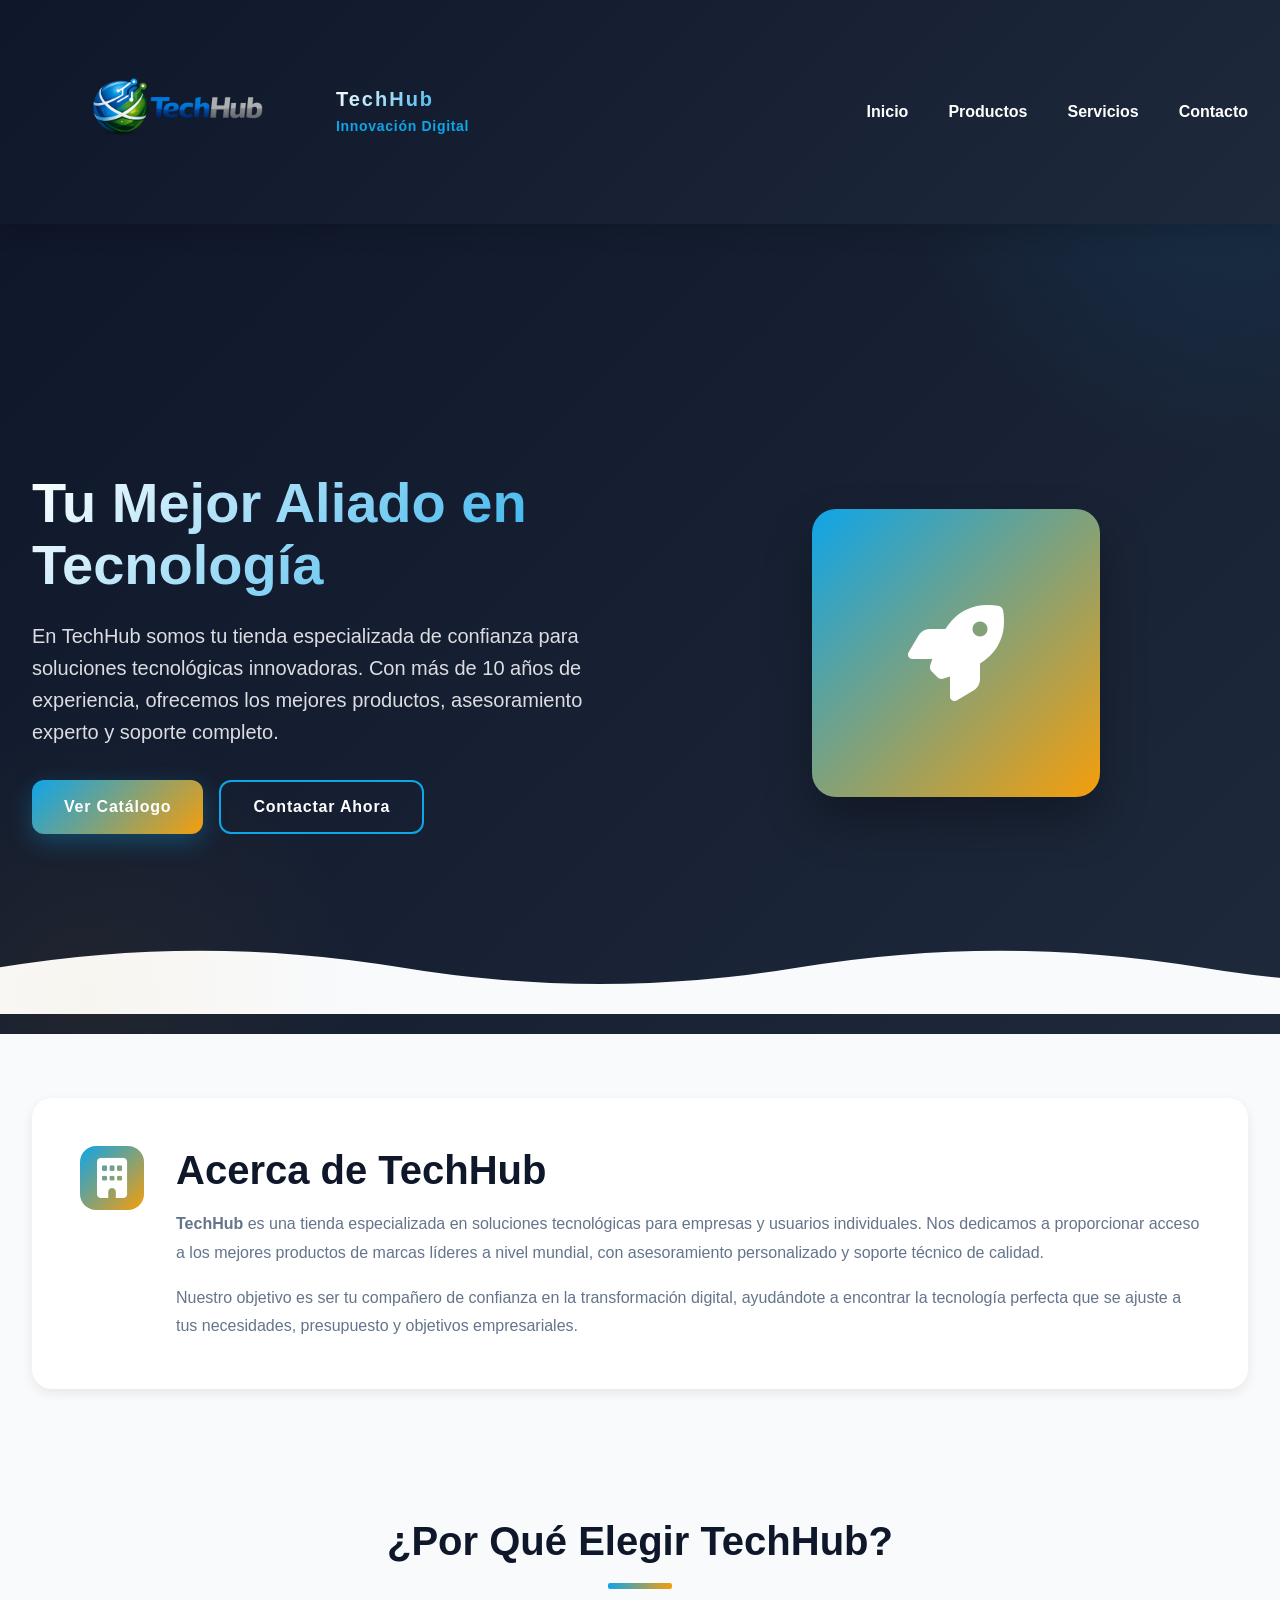
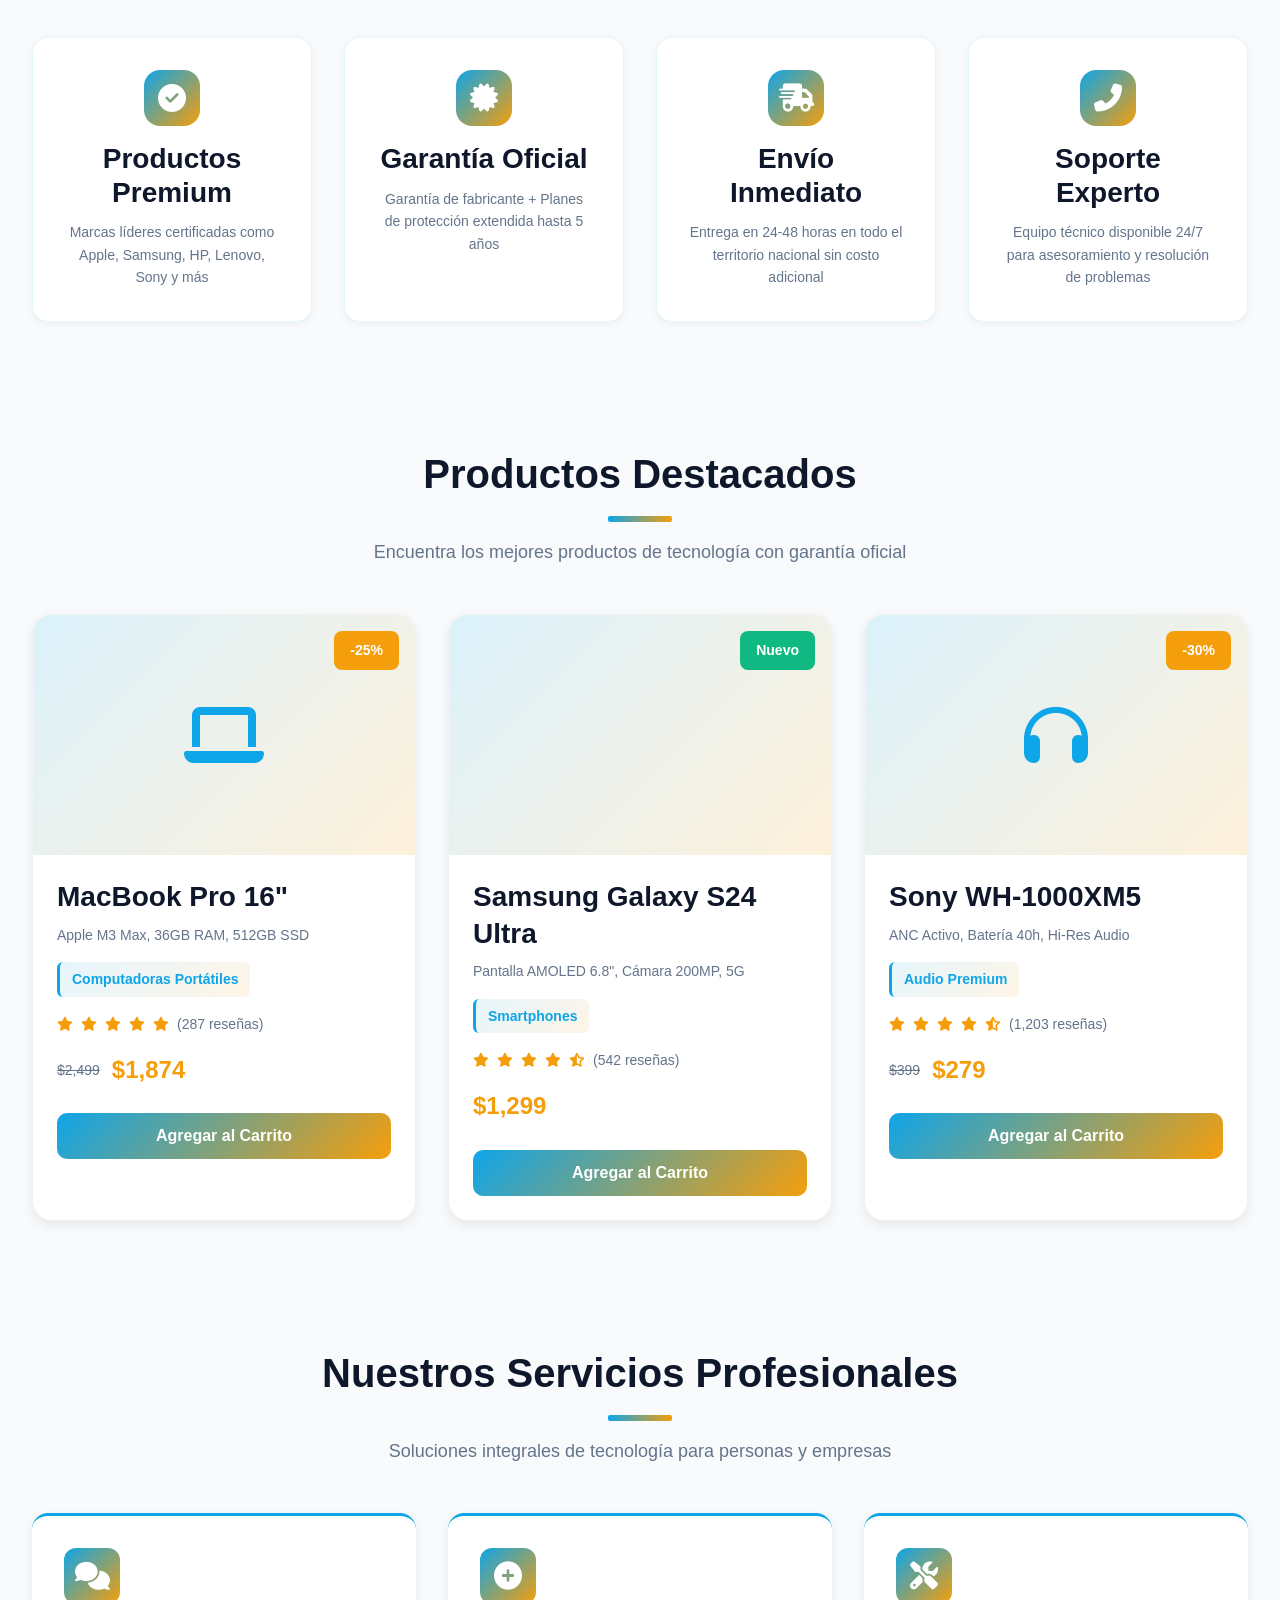
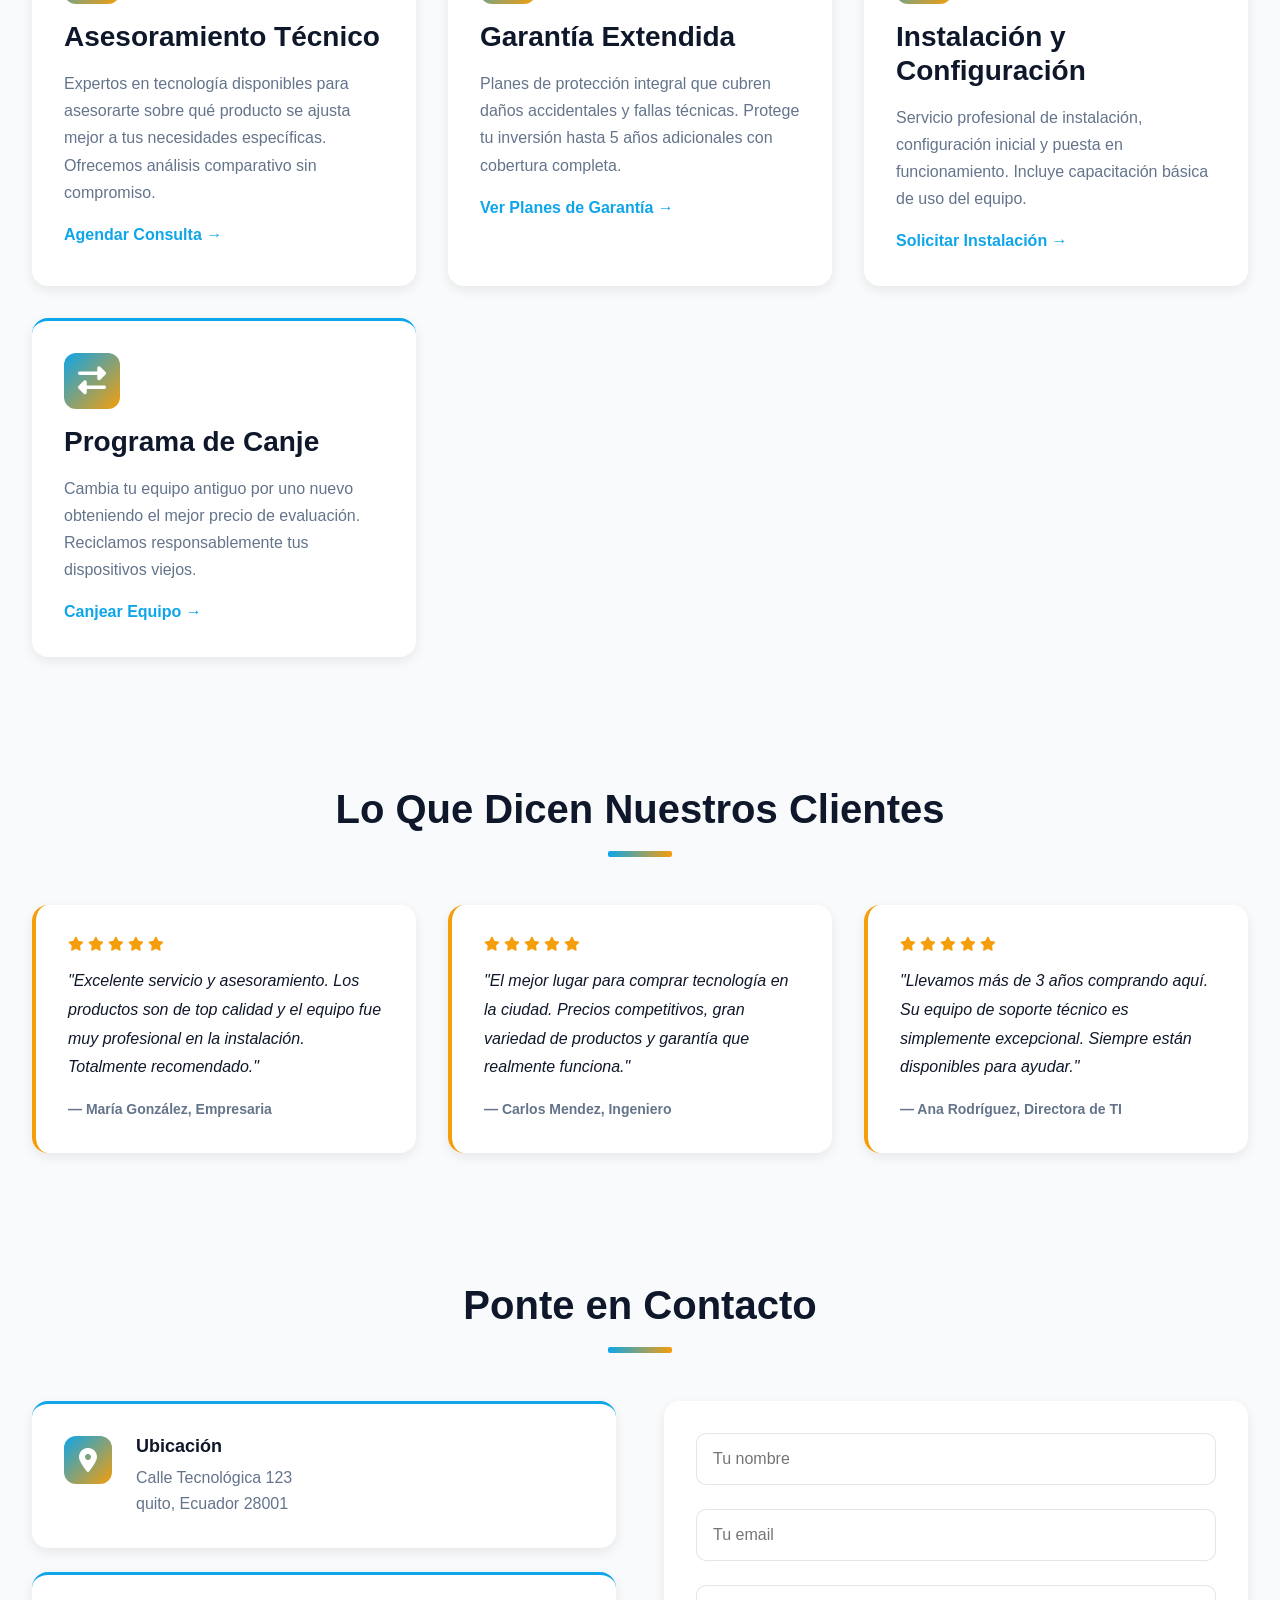
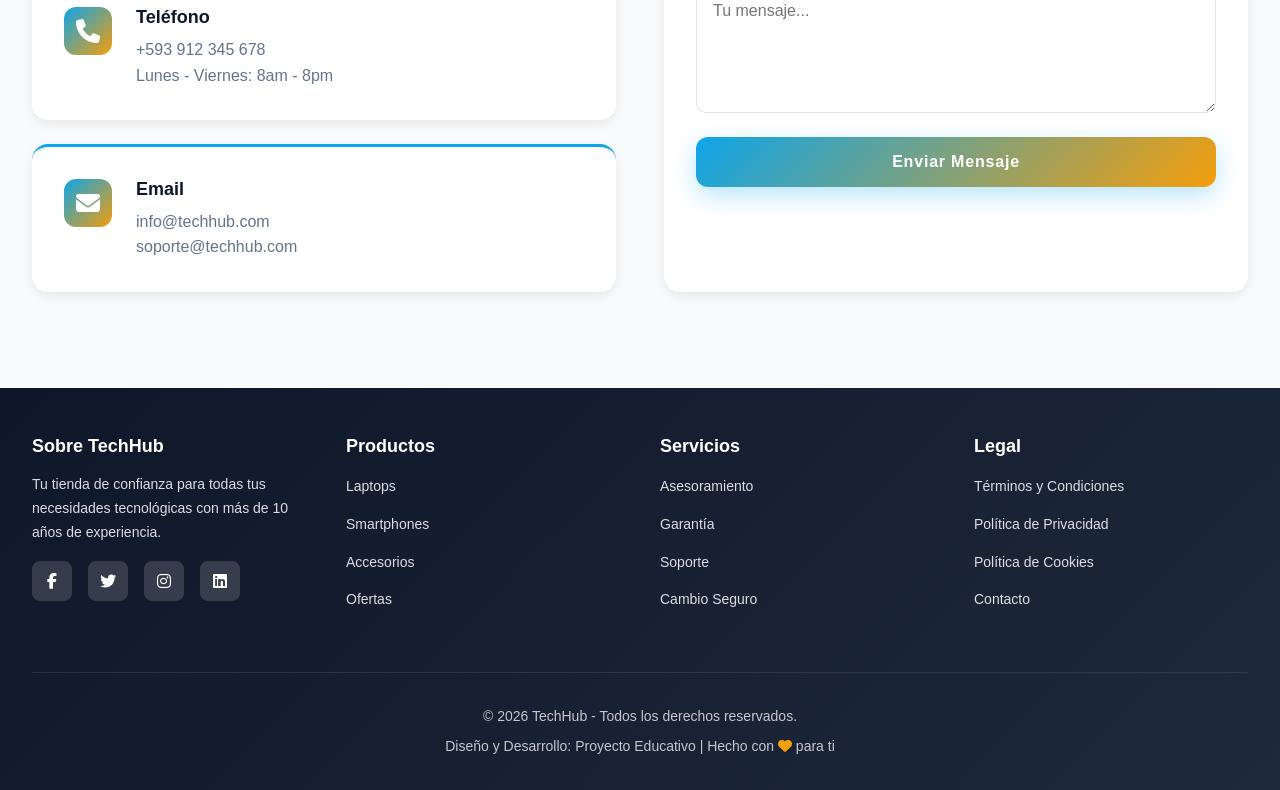
==== commit d73a852e: "final" ====
--- a/ProyectoEmpresaGarcia/index.html
+++ b/ProyectoEmpresaGarcia/index.html
@@ -313,7 +313,7 @@
                     </div>
                     <div class="contacto-detalle">
                         <h4>Ubicación</h4>
-                        <p>Calle Tecnológica 123<br>Madrid, España 28001</p>
+                        <p>Calle Tecnológica 123<br>quito, Ecuador 28001</p>
                     </div>
                 </div>
                 <div class="contacto-item">
@@ -322,7 +322,7 @@
                     </div>
                     <div class="contacto-detalle">
                         <h4>Teléfono</h4>
-                        <p>+34 912 345 678<br>Lunes - Viernes: 8am - 8pm</p>
+                        <p>+593 912 345 678<br>Lunes - Viernes: 8am - 8pm</p>
                     </div>
                 </div>
                 <div class="contacto-item">
--- a/ProyectoEmpresaGarcia/css/estilos.css
+++ b/ProyectoEmpresaGarcia/css/estilos.css
@@ -186,12 +186,12 @@
 }
 
 .logo-img {
-    width: 5rem;
-    height: 5rem;
-    border-radius: 0.75rem;
-    background: linear-gradient(135deg, var(--color-secundario), var(--color-acento));
+    width: 18rem;
+    height: auto;
+    border-radius: 0;
+    background: transparent;
     padding: 0;
-    box-shadow: 0 0.5rem 1.5rem rgba(14, 165, 233, 0.4);
+    box-shadow: none;
     transition: all 0.3s ease;
     object-fit: contain;
 }
@@ -1092,8 +1092,8 @@
     }
 
     .logo-img {
-        width: 3rem;
-        height: 3rem;
+        width: 10rem;
+        height: auto;
     }
 
     .nombre-empresa {
